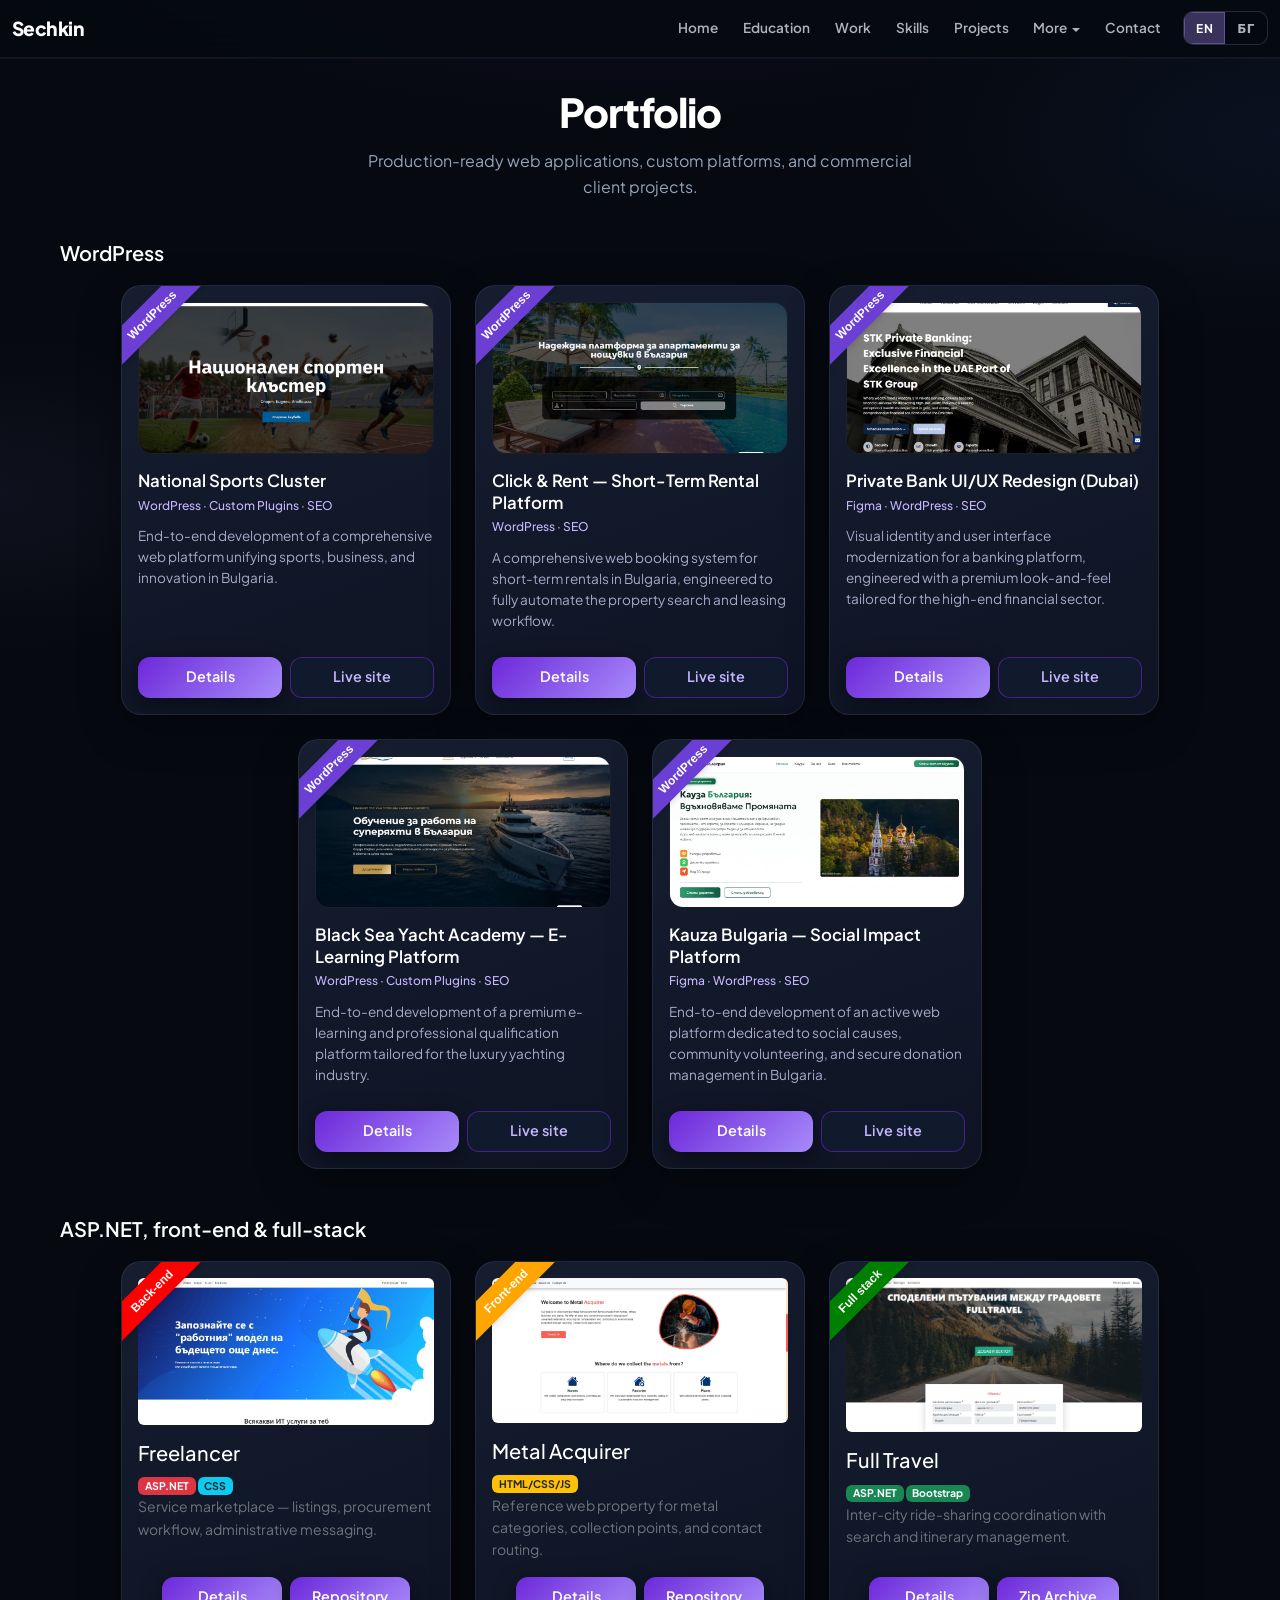
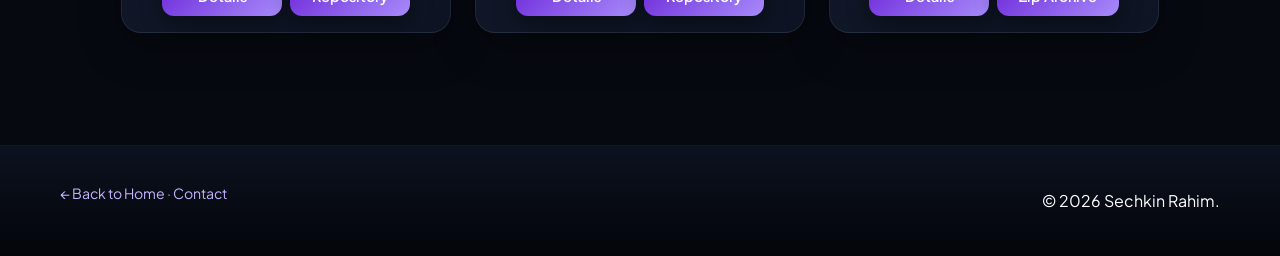
==== docs/projects.html @ 2c5692ef "Update portfolio" ====
<!DOCTYPE html>
<html lang="en">

<head>
    <meta charset="UTF-8">
    <meta name="viewport" content="width=device-width, initial-scale=1.0">
    <title>Portfolio | Sechkin Rahim</title>
    <link rel="icon" href="./source/Macbook Pro.png">
    <link href="https://cdn.jsdelivr.net/npm/bootstrap@5.0.2/dist/css/bootstrap.min.css" rel="stylesheet"
        integrity="sha384-EVSTQN3/azprG1Anm3QDgpJLIm9Nao0Yz1ztcQTwFspd3yD65VohhpuuCOmLASjC" crossorigin="anonymous">
    <link rel="stylesheet" href="https://cdnjs.cloudflare.com/ajax/libs/font-awesome/6.7.2/css/all.min.css"
        integrity="sha512-Evv84Mr4kqVGRNSgIGL/F/aIDqQb7xQ2vcrdIwxfjThSH8CSR7PBEakCr51Ck+w+/U6swU2Im1vVX0SVk9ABhg=="
        crossorigin="anonymous" referrerpolicy="no-referrer" />
    <link rel="stylesheet" href="https://cdn.jsdelivr.net/npm/bootstrap-icons@1.11.3/font/bootstrap-icons.min.css">
    <link href="https://cdn.jsdelivr.net/npm/aos@2.3.4/dist/aos.css" rel="stylesheet">
    <link rel="stylesheet" href="style.css">
    <meta property="og:title" content="Sechkin Rahim | Portfolio" />
    <meta property="og:description" content="Production WordPress delivery; ASP.NET and front-end engineering samples." />
    <meta property="og:type" content="website" />
</head>

<body data-i18n-title-key="meta.projectsTitle">
    <nav class="navbar navbar-expand-lg navbar-dark site-navbar fixed-top">
        <div class="container-fluid navbar-inner">
            <a class="navbar-brand" href="index.html#home" data-i18n="hero.name">Sechkin</a>
            <button class="navbar-toggler" type="button" data-bs-toggle="collapse"
                data-bs-target="#navbarSupportedContent" aria-controls="navbarSupportedContent" aria-expanded="false"
                data-i18n-aria-label="common.ariaNavToggle" aria-label="Toggle navigation">
                <span class="navbar-toggler-icon"></span>
            </button>
            <div class="collapse navbar-collapse" id="navbarSupportedContent">
                <ul class="navbar-nav ms-auto mb-2 mb-lg-0 align-items-lg-center gap-lg-1">
                    <li class="nav-item">
                        <a class="nav-link" href="index.html#home" data-i18n="nav.profile">Profile</a>
                    </li>
                    <li class="nav-item">
                        <a class="nav-link" href="index.html#education" data-i18n="nav.education">Education</a>
                    </li>
                    <li class="nav-item">
                        <a class="nav-link" href="index.html#experience" data-i18n="nav.experience">Experience</a>
                    </li>
                    <li class="nav-item">
                        <a class="nav-link" href="index.html#techStack" data-i18n="nav.skills">Skills</a>
                    </li>
                    <li class="nav-item">
                        <a class="nav-link" href="index.html#projects" data-i18n="nav.projects">Projects</a>
                    </li>
                    <li class="nav-item dropdown">
                        <a class="nav-link dropdown-toggle" href="#" id="navMoreDropdownProjects" role="button" data-bs-toggle="dropdown" aria-expanded="false" data-i18n="nav.more">More</a>
                        <ul class="dropdown-menu dropdown-menu-lg-end" aria-labelledby="navMoreDropdownProjects">
                            <li><a class="dropdown-item" href="index.html#extras" data-i18n="nav.certificates">Certificates</a></li>
                            <li><a class="dropdown-item active" href="projects.html" aria-current="page" data-i18n="nav.fullList">Portfolio</a></li>
                        </ul>
                    </li>
                    <li class="nav-item">
                        <a class="nav-link" href="index.html#contactMe" data-i18n="nav.contact">Contact</a>
                    </li>
                    <li class="nav-item d-flex align-items-center ms-lg-2 mt-2 mt-lg-0" role="presentation">
                        <div class="lang-switcher" role="group" data-i18n-aria-label="nav.langAria" aria-label="Language">
                            <button type="button" class="lang-switch-btn lang-switch-btn--active" data-lang="en" aria-pressed="true">EN</button>
                            <button type="button" class="lang-switch-btn" data-lang="bg" aria-pressed="false">БГ</button>
                        </div>
                    </li>
                </ul>
            </div>
        </div>
    </nav>

    <div class="loader"></div>

    <main class="container projects-page-main">
        <header class="projects-page-hero" data-aos="fade-down">
            <h1 data-i18n="projectsPage.heroTitle">Portfolio</h1>
            <p data-i18n="projectsPage.heroLead">Production-ready web applications, custom platforms, and commercial client projects.</p>
        </header>

        <h2 class="projects-subheading" data-i18n="projectsPage.wpHeading">WordPress</h2>
        <div class="d-flex flex-wrap gap-4 justify-content-center mb-5">
            <article id="wp-1" class="p-3 text-white project-card project-card--featured" data-aos="fade-up">
                <div class="ribbon-wrapper"><div class="ribbon" style="background-color: #6b3fd4;">WordPress</div></div>
                <div class="project-card__media project-card__media--cover d-flex justify-content-center"><img src="./source/nscbg.png" alt="National Sports Cluster preview" class="img-fluid rounded project-thumb" data-i18n-attr-alt="wp.wp1.altPreview"></div>
                <h3 class="project-card__title" data-i18n="wp.wp1.title">National Sports Cluster</h3>
                <p class="project-card__meta" data-i18n="wp.wp1.meta">WordPress · Custom Plugins · SEO</p>
                <p class="project-card__desc" data-i18n="wp.wp1.cardDesc">End-to-end development of a comprehensive web platform unifying sports, business, and innovation in Bulgaria.</p>
                <div class="project-card__actions"><button type="button" class="btn btn-primary btn-sm" data-bs-toggle="modal" data-bs-target="#wp1Modal" data-i18n="projects.details">Details</button><a href="https://nscbg.com/" target="_blank" class="btn btn-outline-accent btn-sm" rel="noopener" data-i18n="projects.live">Live site</a></div>
            </article>
            <article id="wp-2" class="p-3 text-white project-card project-card--featured" data-aos="fade-up" data-aos-delay="50">
                <div class="ribbon-wrapper"><div class="ribbon" style="background-color: #6b3fd4;">WordPress</div></div>
                <div class="project-card__media project-card__media--cover d-flex justify-content-center"><img src="./source/click-and-rent.png" alt="Click and Rent preview" class="img-fluid rounded project-thumb" data-i18n-attr-alt="wp.wp2.altPreview"></div>
                <h3 class="project-card__title" data-i18n="wp.wp2.title">Click &amp; Rent — Short-Term Rental Platform</h3>
                <p class="project-card__meta" data-i18n="wp.wp2.meta">WordPress · SEO</p>
                <p class="project-card__desc" data-i18n="wp.wp2.cardDesc">A comprehensive web booking system for short-term rentals in Bulgaria, engineered to fully automate the property search and leasing workflow.</p>
                <div class="project-card__actions"><button type="button" class="btn btn-primary btn-sm" data-bs-toggle="modal" data-bs-target="#wp2Modal" data-i18n="projects.details">Details</button><a href="https://clickandrent.bg/" target="_blank" class="btn btn-outline-accent btn-sm" rel="noopener" data-i18n="projects.live">Live site</a></div>
            </article>
            <article id="wp-5" class="p-3 text-white project-card project-card--featured" data-aos="fade-up" data-aos-delay="200">
                <div class="ribbon-wrapper"><div class="ribbon" style="background-color: #6b3fd4;">WordPress</div></div>
                <div class="project-card__media project-card__media--cover d-flex justify-content-center"><img src="./source/stk-private-banking.png" alt="STK Private Banking redesign preview" class="img-fluid rounded project-thumb"></div>
                <h3 class="project-card__title" data-i18n="wp.wp5.title">Private Bank UI/UX Redesign (Dubai)</h3>
                <p class="project-card__meta" data-i18n="wp.wp5.meta">Figma · WordPress · SEO</p>
                <p class="project-card__desc" data-i18n="wp.wp5.cardDesc">Visual identity and user interface modernization for a banking platform, engineered with a premium look-and-feel tailored for the high-end financial sector.</p>
                <div class="project-card__actions"><button type="button" class="btn btn-primary btn-sm" data-bs-toggle="modal" data-bs-target="#wp5Modal" data-i18n="projects.details">Details</button><a href="https://www.stkcif.com/" target="_blank" class="btn btn-outline-accent btn-sm" rel="noopener" data-i18n="projects.live">Live site</a></div>
            </article>
            <article id="wp-6" class="p-3 text-white project-card project-card--featured" data-aos="fade-up" data-aos-delay="250">
                <div class="ribbon-wrapper"><div class="ribbon" style="background-color: #6b3fd4;">WordPress</div></div>
                <div class="project-card__media project-card__media--cover d-flex justify-content-center"><img src="./source/black-sea-yacht-academy.png" alt="Black Sea Yacht Academy preview" class="img-fluid rounded project-thumb"></div>
                <h3 class="project-card__title" data-i18n="wp.wp6.title">Black Sea Yacht Academy — E-Learning Platform</h3>
                <p class="project-card__meta" data-i18n="wp.wp6.meta">WordPress · Custom Plugins · SEO</p>
                <p class="project-card__desc" data-i18n="wp.wp6.cardDesc">End-to-end development of a premium e-learning and professional qualification platform tailored for the luxury yachting industry.</p>
                <div class="project-card__actions"><button type="button" class="btn btn-primary btn-sm" data-bs-toggle="modal" data-bs-target="#wp6Modal" data-i18n="projects.details">Details</button><a href="https://blackseayachtacademy.com/" target="_blank" class="btn btn-outline-accent btn-sm" rel="noopener" data-i18n="projects.live">Live site</a></div>
            </article>
            <article id="wp-7" class="p-3 text-white project-card project-card--featured" data-aos="fade-up" data-aos-delay="300">
                <div class="ribbon-wrapper"><div class="ribbon" style="background-color: #6b3fd4;">WordPress</div></div>
                <div class="project-card__media project-card__media--cover d-flex justify-content-center"><img src="./source/kauza-bulgaria.png" alt="Kauza Bulgaria preview" class="img-fluid rounded project-thumb"></div>
                <h3 class="project-card__title" data-i18n="wp.wp7.title">Kauza Bulgaria — Social Impact Platform</h3>
                <p class="project-card__meta" data-i18n="wp.wp7.meta">Figma · WordPress · SEO</p>
                <p class="project-card__desc" data-i18n="wp.wp7.cardDesc">End-to-end development of an active web platform dedicated to social causes, community volunteering, and secure donation management in Bulgaria.</p>
                <div class="project-card__actions"><button type="button" class="btn btn-primary btn-sm" data-bs-toggle="modal" data-bs-target="#wp7Modal" data-i18n="projects.details">Details</button><a href="https://kauzabulgaria.bg/" target="_blank" class="btn btn-outline-accent btn-sm" rel="noopener" data-i18n="projects.live">Live site</a></div>
            </article>
        </div>

        <h2 class="projects-subheading" id="legacy-stack" data-i18n="projectsPage.legacyHeading">ASP.NET, front-end &amp; full-stack</h2>
        <div class="d-flex flex-wrap gap-4 justify-content-center pb-5">
            <div class="p-3 text-white project-card" data-aos="slide-up">
                <div class="ribbon-wrapper"><div class="ribbon" style="background-color: red;" data-i18n="projectsPage.ribbonBe">Back-end</div></div>
                <div class="d-flex justify-content-center"><img decoding="async" src="./source/Freelancer.jpg" alt="Freelancer project preview" class="img-fluid rounded project-thumb"></div>
                <h3 class="mt-3 h5">Freelancer</h3>
                <p class="text-secondary small"><span class="badge bg-danger">ASP.NET</span> <span class="badge bg-info text-dark">CSS</span><br><span data-i18n="projectsPage.freelancerDesc">Service marketplace — listings, procurement workflow, administrative messaging.</span></p>
                <div class="d-flex justify-content-center gap-2 flex-wrap">
                    <button type="button" class="btn btn-primary project-btn" data-bs-toggle="modal" data-bs-target="#freelancerModal" data-i18n="projects.details">Details</button>
                    <a href="https://github.com/s3chkin/Freelancer" target="_blank" rel="noopener" class="btn btn-primary project-btn" data-i18n="projectsPage.code">Repository</a>
                </div>
            </div>
            <div class="p-3 text-white project-card" data-aos="slide-up" data-aos-delay="100">
                <div class="ribbon-wrapper"><div class="ribbon" style="background-color: orange;" data-i18n="projectsPage.ribbonFe">Front-end</div></div>
                <div class="d-flex justify-content-center"><img decoding="async" src="./source/Metal Acquirer.jpg" alt="Metal Acquirer preview" class="img-fluid rounded project-thumb"></div>
                <h3 class="mt-3 h5">Metal Acquirer</h3>
                <p class="text-secondary small"><span class="badge bg-warning text-dark">HTML/CSS/JS</span><br><span data-i18n="projectsPage.metalDesc">Reference web property for metal categories, collection points, and contact routing.</span></p>
                <div class="d-flex justify-content-center gap-2 flex-wrap">
                    <button type="button" class="btn btn-primary project-btn" data-bs-toggle="modal" data-bs-target="#MetalAcquirerModal" data-i18n="projects.details">Details</button>
                    <a href="https://github.com/s3chkin/Metal-Acquirer" target="_blank" rel="noopener" class="btn btn-primary project-btn" data-i18n="projectsPage.code">Repository</a>
                </div>
            </div>
            <div class="p-3 text-white project-card" data-aos="slide-up" data-aos-delay="200">
                <div class="ribbon-wrapper"><div class="ribbon" style="background-color: green;" data-i18n="projectsPage.ribbonFs">Full stack</div></div>
                <div class="d-flex justify-content-center"><img decoding="async" src="./source/FullTravel.jpg" alt="Full Travel preview" class="img-fluid rounded project-thumb"></div>
                <h3 class="mt-3 h5">Full Travel</h3>
                <p class="text-secondary small"><span class="badge bg-success">ASP.NET</span> <span class="badge bg-success">Bootstrap</span><br><span data-i18n="projectsPage.travelDesc">Inter-city ride-sharing coordination with search and itinerary management.</span></p>
                <div class="d-flex justify-content-center gap-2 flex-wrap">
                    <button type="button" class="btn btn-primary project-btn" data-bs-toggle="modal" data-bs-target="#FullTravelModal" data-i18n="projects.details">Details</button>
                    <a href="https://drive.google.com/file/d/1NIQzYzrLGFOeDE9ImXvO4huSTOwsueif/view?usp=sharing" target="_blank" rel="noopener" class="btn btn-primary project-btn" data-i18n="projectsPage.archive">Zip Archive</a>
                </div>
            </div>
        </div>
    </main>

    <div class="modal fade" id="freelancerModal" data-bs-backdrop="static" data-bs-keyboard="false" tabindex="-1" aria-labelledby="freelancerModalTitle" aria-hidden="true">
        <div class="modal-dialog modal-dialog-centered">
            <div class="modal-content">
                <div class="modal-header">
                    <h5 class="modal-title" id="freelancerModalTitle">Freelancer</h5>
                    <button type="button" class="btn-close" data-bs-dismiss="modal" data-i18n-aria-label="common.ariaClose" aria-label="Close"></button>
                </div>
                <div class="modal-body">
                    <div class="d-flex justify-content-center mb-3">
                        <img decoding="async" src="./source/Freelancer.jpg" alt="Freelancer" class="img-fluid rounded w-100">
                    </div>
                    <p data-i18n="projectsPage.freelancerBody">Web platform for service discovery and fulfilment: classified listings, request handling, administrative correspondence. Vendors monitor buyer milestones against published milestones; purchasers configure optional line items via comparative pricing matrices.</p>
                </div>
                <div class="modal-footer">
                    <button type="button" class="btn btn-secondary" data-bs-dismiss="modal" data-i18n="projectsPage.modalClose">Dismiss</button>
                    <a href="https://github.com/s3chkin/Freelancer" target="_blank" rel="noopener" class="btn btn-primary" data-i18n="projectsPage.viewCode">Source code</a>
                </div>
            </div>
        </div>
    </div>

    <div class="modal fade" id="FullTravelModal" data-bs-backdrop="static" data-bs-keyboard="false" tabindex="-1" aria-labelledby="fullTravelModalTitle" aria-hidden="true">
        <div class="modal-dialog modal-dialog-centered">
            <div class="modal-content">
                <div class="modal-header">
                    <h5 class="modal-title" id="fullTravelModalTitle">Full Travel</h5>
                    <button type="button" class="btn-close" data-bs-dismiss="modal" data-i18n-aria-label="common.ariaClose" aria-label="Close"></button>
                </div>
                <div class="modal-body">
                    <div class="d-flex justify-content-center mb-3">
                        <img decoding="async" src="./source/FullTravel.jpg" alt="Full Travel" class="img-fluid rounded w-100">
                    </div>
                    <p data-i18n="projectsPage.fullTravelBody">Passenger–driver matching for scheduled inter-city travel. Search, reservation, and logistics modules emphasising cost efficiency and emissions reduction.</p>
                </div>
                <div class="modal-footer">
                    <button type="button" class="btn btn-secondary" data-bs-dismiss="modal" data-i18n="projectsPage.modalClose">Dismiss</button>
                    <a href="https://drive.google.com/file/d/1NIQzYzrLGFOeDE9ImXvO4huSTOwsueif/view?usp=sharing" target="_blank" rel="noopener" class="btn btn-primary" data-i18n="projectsPage.viewZip">Download archive</a>
                </div>
            </div>
        </div>
    </div>

    <div class="modal fade" id="MetalAcquirerModal" data-bs-backdrop="static" data-bs-keyboard="false" tabindex="-1" aria-labelledby="metalAcquirerModalTitle" aria-hidden="true">
        <div class="modal-dialog modal-dialog-centered">
            <div class="modal-content">
                <div class="modal-header">
                    <h5 class="modal-title" id="metalAcquirerModalTitle">Metal Acquirer</h5>
                    <button type="button" class="btn-close" data-bs-dismiss="modal" data-i18n-aria-label="common.ariaClose" aria-label="Close"></button>
                </div>
                <div class="modal-body">
                    <div class="d-flex justify-content-center mb-3">
                        <img decoding="async" src="./source/Metal Acquirer.jpg" alt="Metal Acquirer" class="img-fluid rounded w-100">
                    </div>
                    <p data-i18n="projectsPage.metalBody">Information architecture for material taxonomy, geographic acquisition points, and stakeholder contact data; emphasis on legibility and rapid scanning.</p>
                </div>
                <div class="modal-footer">
                    <button type="button" class="btn btn-secondary" data-bs-dismiss="modal" data-i18n="projectsPage.modalClose">Dismiss</button>
                    <a href="https://s3chkin.github.io/Metal-Acquirer/" target="_blank" rel="noopener" class="btn btn-warning" data-i18n="projectsPage.liveDemo">Live demonstration</a>
                    <a href="https://github.com/s3chkin/Metal-Acquirer" target="_blank" rel="noopener" class="btn btn-primary" data-i18n="projectsPage.code">Repository</a>
                </div>
            </div>
        </div>
    </div>

    <div class="modal fade" id="wp5Modal" data-bs-backdrop="static" data-bs-keyboard="false" tabindex="-1" aria-labelledby="wp5ModalTitle" aria-hidden="true">
        <div class="modal-dialog modal-dialog-centered">
            <div class="modal-content">
                <div class="modal-header">
                    <h5 class="modal-title" id="wp5ModalTitle" data-i18n="wp.wp5.title">Private Bank UI/UX Redesign (Dubai)</h5>
                    <button type="button" class="btn-close" data-bs-dismiss="modal" data-i18n-aria-label="common.ariaClose" aria-label="Close"></button>
                </div>
                <div class="modal-body">
                    <div class="d-flex justify-content-center mb-3">
                        <img decoding="async" src="./source/stk-private-banking.png" alt="STK Private Banking redesign project" class="img-fluid rounded w-100" data-i18n-attr-alt="wp.wp5.altProject">
                    </div>
                    <p data-i18n="wp.wp5.modalDesc">Comprehensive modernization of the visual identity and user interface for a prominent banking platform. The project encompasses advanced UI/UX restructuring, interactive Figma prototyping, and layout optimization to deliver a high-end, contemporary digital experience tailored for the premium financial sector.</p>
                    <p class="mb-0" data-i18n-html="wp.wp5.techLine"><strong>Technologies:</strong> Figma · WordPress · SEO</p>
                </div>
                <div class="modal-footer">
                    <button type="button" class="btn btn-secondary" data-bs-dismiss="modal" data-i18n="projectsPage.modalClose">Dismiss</button>
                    <a href="https://www.stkcif.com/" target="_blank" rel="noopener" class="btn btn-primary" data-i18n="projects.live">Live site</a>
                </div>
            </div>
        </div>
    </div>

    <div class="modal fade" id="wp6Modal" data-bs-backdrop="static" data-bs-keyboard="false" tabindex="-1" aria-labelledby="wp6ModalTitle" aria-hidden="true">
        <div class="modal-dialog modal-dialog-centered">
            <div class="modal-content">
                <div class="modal-header">
                    <h5 class="modal-title" id="wp6ModalTitle" data-i18n="wp.wp6.title">Black Sea Yacht Academy — E-Learning Platform</h5>
                    <button type="button" class="btn-close" data-bs-dismiss="modal" data-i18n-aria-label="common.ariaClose" aria-label="Close"></button>
                </div>
                <div class="modal-body">
                    <div class="d-flex justify-content-center mb-3">
                        <img decoding="async" src="./source/black-sea-yacht-academy.png" alt="Black Sea Yacht Academy project" class="img-fluid rounded w-100" data-i18n-attr-alt="wp.wp6.altProject">
                    </div>
                    <p data-i18n="wp.wp6.modalDesc">End-to-end development of a premium e-learning and professional qualification platform tailored for the luxury yachting industry. The project focuses on high-end presentation of specialized maritime courses and streamlining the student journey toward international career placement.</p>
                    <p class="mb-0" data-i18n-html="wp.wp6.techLine"><strong>Technologies:</strong> WordPress · Custom Plugins · SEO</p>
                </div>
                <div class="modal-footer">
                    <button type="button" class="btn btn-secondary" data-bs-dismiss="modal" data-i18n="projectsPage.modalClose">Dismiss</button>
                    <a href="https://blackseayachtacademy.com/" target="_blank" rel="noopener" class="btn btn-primary" data-i18n="projects.live">Live site</a>
                </div>
            </div>
        </div>
    </div>

    <div class="modal fade" id="wp7Modal" data-bs-backdrop="static" data-bs-keyboard="false" tabindex="-1" aria-labelledby="wp7ModalTitle" aria-hidden="true">
        <div class="modal-dialog modal-dialog-centered">
            <div class="modal-content">
                <div class="modal-header">
                    <h5 class="modal-title" id="wp7ModalTitle" data-i18n="wp.wp7.title">Kauza Bulgaria — Social Impact Platform</h5>
                    <button type="button" class="btn-close" data-bs-dismiss="modal" data-i18n-aria-label="common.ariaClose" aria-label="Close"></button>
                </div>
                <div class="modal-body">
                    <div class="d-flex justify-content-center mb-3">
                        <img decoding="async" src="./source/kauza-bulgaria.png" alt="Kauza Bulgaria project" class="img-fluid rounded w-100" data-i18n-attr-alt="wp.wp7.altProject">
                    </div>
                    <p data-i18n="wp.wp7.modalDesc">End-to-end development of an active web platform dedicated to social causes and volunteering in Bulgaria. Engineered to foster community engagement, the system streamlines the contribution ecosystem, making it seamless for users to donate securely and participate in charitable initiatives.</p>
                    <p class="mb-0" data-i18n-html="wp.wp7.techLine"><strong>Technologies:</strong> Figma · WordPress · SEO</p>
                </div>
                <div class="modal-footer">
                    <button type="button" class="btn btn-secondary" data-bs-dismiss="modal" data-i18n="projectsPage.modalClose">Dismiss</button>
                    <a href="https://kauzabulgaria.bg/" target="_blank" rel="noopener" class="btn btn-primary" data-i18n="projects.live">Live site</a>
                </div>
            </div>
        </div>
    </div>

    <div class="modal fade" id="wp1Modal" data-bs-backdrop="static" data-bs-keyboard="false" tabindex="-1" aria-labelledby="wp1ModalTitle" aria-hidden="true">
        <div class="modal-dialog modal-dialog-centered">
            <div class="modal-content">
                <div class="modal-header">
                    <h5 class="modal-title" id="wp1ModalTitle" data-i18n="wp.wp1.title">National Sports Cluster</h5>
                    <button type="button" class="btn-close" data-bs-dismiss="modal" data-i18n-aria-label="common.ariaClose" aria-label="Close"></button>
                </div>
                <div class="modal-body">
                    <div class="d-flex justify-content-center mb-3">
                        <img decoding="async" src="./source/nscbg.png" alt="National Sports Cluster project" class="img-fluid rounded w-100" data-i18n-attr-alt="wp.wp1.altProject">
                    </div>
                    <p data-i18n="wp.wp1.modalDesc">End-to-end development of a comprehensive web platform for an organization unifying sports, business, and innovation in Bulgaria. The project focuses on a high-profile professional presentation of the cluster's activities, streamlined digital infrastructure, and facilitating seamless connectivity between sports clubs and public institutions.</p>
                    <p class="mb-0" data-i18n-html="wp.wp1.techLine"><strong>Technologies:</strong> WordPress · Custom Plugins · SEO</p>
                </div>
                <div class="modal-footer">
                    <button type="button" class="btn btn-secondary" data-bs-dismiss="modal" data-i18n="projectsPage.modalClose">Dismiss</button>
                    <a href="https://nscbg.com/" target="_blank" rel="noopener" class="btn btn-primary" data-i18n="projects.live">Live site</a>
                </div>
            </div>
        </div>
    </div>

    <div class="modal fade" id="wp2Modal" data-bs-backdrop="static" data-bs-keyboard="false" tabindex="-1" aria-labelledby="wp2ModalTitle" aria-hidden="true">
        <div class="modal-dialog modal-dialog-centered">
            <div class="modal-content">
                <div class="modal-header">
                    <h5 class="modal-title" id="wp2ModalTitle" data-i18n="wp.wp2.title">Click &amp; Rent — Short-Term Rental Platform</h5>
                    <button type="button" class="btn-close" data-bs-dismiss="modal" data-i18n-aria-label="common.ariaClose" aria-label="Close"></button>
                </div>
                <div class="modal-body">
                    <div class="d-flex justify-content-center mb-3">
                        <img decoding="async" src="./source/click-and-rent.png" alt="Click and Rent project" class="img-fluid rounded w-100" data-i18n-attr-alt="wp.wp2.altProject">
                    </div>
                    <p data-i18n="wp.wp2.modalDesc">Comprehensive web booking ecosystem for short-term apartment rentals in Bulgaria. The project focuses on full automation of the property search and leasing workflow, delivering an intuitive, high-performance dual-interface tailored for both tenants and property hosts.</p>
                    <p class="mb-0" data-i18n-html="wp.wp2.techLine"><strong>Technologies:</strong> WordPress · SEO</p>
                </div>
                <div class="modal-footer">
                    <button type="button" class="btn btn-secondary" data-bs-dismiss="modal" data-i18n="projectsPage.modalClose">Dismiss</button>
                    <a href="https://clickandrent.bg/" target="_blank" rel="noopener" class="btn btn-primary" data-i18n="projects.live">Live site</a>
                </div>
            </div>
        </div>
    </div>

    <footer class="site-footer text-white text-center p-3">
        <div class="container">
            <div class="d-flex flex-column flex-md-row justify-content-between align-items-center py-2">
                <div class="mb-2 mb-md-0 footer-extra-links">
                    <p><a href="index.html#home" data-i18n="projectsPage.footerBack">← Back to Home</a> · <a href="index.html#contactMe" data-i18n="footer.contact">Contact</a></p>
                </div>
                <div class="mb-2 mb-md-0">
                    <p class="mb-0" data-i18n="footer.copyright">&copy; 2026 Sechkin Rahim.</p>
                </div>
            </div>
        </div>
    </footer>

    <script src="https://cdn.jsdelivr.net/npm/bootstrap@5.0.2/dist/js/bootstrap.bundle.min.js"
        integrity="sha384-MrcW6ZMFYlzcLA8Nl+NtUVF0sA7MsXsP1UyJoMp4YLEuNSfAP+JcXn/tWtIaxVXM"
        crossorigin="anonymous"></script>
    <script src="./i18n.js"></script>
    <script src="https://cdn.jsdelivr.net/npm/aos@2.3.4/dist/aos.js"></script>
    <script src="./app.js"></script>
</body>

</html>
---- docs/style.css ----
@import url("https://fonts.googleapis.com/css2?family=Plus+Jakarta+Sans:ital,wght@0,400;0,500;0,600;0,700;0,800;1,500&display=swap");

:root {
  --color-bg: #060910;
  --color-surface: #0e1424;
  --color-card: #121a2e;
  --color-elevated: #1a2438;
  --color-accent: #a78bfa;
  --color-accent-soft: #c4b5fd;
  --color-accent-mid: #6d28d9;
  --color-text: #f1f5f9;
  --color-text-muted: #94a3b8;
  --color-border: rgba(148, 163, 184, 0.14);
  --color-border-glow: rgba(167, 139, 250, 0.35);
  --shadow-glow: 0 0 0 1px rgba(167, 139, 250, 0.1), 0 12px 40px rgba(0, 0, 0, 0.35);
  --shadow-glow-hover: 0 0 0 1px rgba(167, 139, 250, 0.2), 0 20px 50px rgba(109, 40, 217, 0.2);
  --radius-card: 20px;
  --radius-sm: 14px;
  --nav-h: 64px;
  --ease-smooth: cubic-bezier(0.22, 1, 0.36, 1);
}

*,
*::before,
*::after {
  box-sizing: border-box;
  margin: 0;
  padding: 0;
}

html {
  scroll-behavior: smooth;
}

body {
  font-family: "Plus Jakarta Sans", system-ui, -apple-system, BlinkMacSystemFont, "Segoe UI", sans-serif;
  background-color: var(--color-bg);
  color: var(--color-text);
  -webkit-font-smoothing: antialiased;
  text-rendering: optimizeLegibility;
  line-height: 1.6;
  background-image: radial-gradient(ellipse 100% 70% at 50% -25%, rgba(109, 40, 217, 0.2), transparent 55%),
    radial-gradient(ellipse 60% 45% at 100% 15%, rgba(59, 130, 246, 0.07), transparent 50%),
    radial-gradient(ellipse 45% 35% at 0% 55%, rgba(167, 139, 250, 0.06), transparent 50%);
  background-attachment: fixed;
}

::-webkit-scrollbar {
  width: 10px;
}

::-webkit-scrollbar-track {
  background: rgba(15, 23, 42, 0.6);
  border-radius: 10px;
}

::-webkit-scrollbar-thumb {
  background: linear-gradient(180deg, var(--color-accent-mid), var(--color-accent));
  border-radius: 10px;
  border: 2px solid rgba(6, 9, 16, 0.4);
}

::-webkit-scrollbar-thumb:hover {
  background: var(--color-accent);
}

.scrollbar-container {
  scrollbar-width: thin;
  scrollbar-color: var(--color-accent-mid) var(--color-bg);
}

.bg-page1 {
  position: relative;
  isolation: isolate;
  background-image: url("./source/herobg.png");
  min-height: 100vh;
  min-height: 100dvh;
  background-position: center;
  background-repeat: no-repeat;
  background-size: cover;
  display: grid;
  justify-items: center;
  align-items: center;
  align-content: center;
}

.bg-page1::before {
  content: "";
  position: absolute;
  inset: 0;
  z-index: 0;
  background: linear-gradient(
    118deg,
    rgba(6, 9, 16, 0.94) 0%,
    rgba(6, 9, 16, 0.65) 38%,
    rgba(6, 9, 16, 0.28) 72%,
    rgba(6, 9, 16, 0.5) 100%
  );
  pointer-events: none;
}

.bg-page1 > .container {
  position: relative;
  z-index: 1;
}

/*--- typewriter ---*/
#typewriter {
  font-weight: bold;
  color: #ffffff;
  text-shadow: 0 0 8px rgba(0, 0, 0, 0.45);
  border-right: 0.15em solid #c9782a;
  padding-right: 5px;
  animation: typing 3.5s steps(20, end), blink-caret 0.5s step-end infinite;
}

@keyframes typing {
  from {
    width: 0;
  }
  to {
    width: 100%;
  }
}

@keyframes blink-caret {
  from,
  to {
    border-color: transparent;
  }
  50% {
    border-color: #c9782a;
  }
}

@keyframes glow {
  0% {
    box-shadow: 0 0 12px rgba(142, 94, 250, 0.35);
  }
  50% {
    box-shadow: 0 0 28px rgba(142, 94, 250, 0.45);
  }
  100% {
    box-shadow: 0 0 12px rgba(142, 94, 250, 0.35);
  }
}

.hero-about-me-text {
  max-width: 24rem;
}

@media (min-width: 768px) {
  .hero-about-me-text {
    max-width: 36rem;
  }
}

.hero-title-name {
  color: var(--color-accent);
}

.hero-typewriter {
  color: var(--color-accent-soft);
}

.hero-cv-btn {
  width: auto;
  min-width: 10rem;
  padding-left: 1.35rem;
  padding-right: 1.35rem;
}

.hero-illustration {
  max-width: 100%;
}

.gradient-image-container img {
  animation: glow 1.5s ease-in-out infinite;
}

.container {
  max-width: 1200px;
  margin: 0 auto;
  padding: 0 20px;
  box-sizing: border-box;
}

.main-content {
  margin-top: calc(var(--nav-h) + 12px);
}

.site-main {
  position: relative;
}

.site-navbar {
  background: rgba(6, 9, 16, 0.78) !important;
  backdrop-filter: blur(16px) saturate(1.2);
  -webkit-backdrop-filter: blur(16px) saturate(1.2);
  border-bottom: 1px solid rgba(148, 163, 184, 0.1);
  padding-top: 0.5rem;
  padding-bottom: 0.5rem;
  box-shadow: 0 1px 0 rgba(255, 255, 255, 0.04);
}

.site-navbar .navbar-brand {
  color: #fff !important;
  font-weight: 800;
  font-size: 1.2rem;
  letter-spacing: -0.03em;
}

.site-navbar .nav-link {
  color: rgba(241, 245, 249, 0.72) !important;
  font-weight: 600;
  font-size: 0.8125rem;
  padding: 0.4rem 0.55rem !important;
  border-radius: 10px;
  transition: color 0.2s var(--ease-smooth), background 0.2s var(--ease-smooth), transform 0.2s var(--ease-smooth);
}

@media (min-width: 992px) {
  .site-navbar .nav-link {
    padding: 0.4rem 0.65rem !important;
    font-size: 0.85rem;
  }
}

.site-navbar .nav-link:hover,
.site-navbar .nav-link:focus {
  color: #fff !important;
  background: rgba(167, 139, 250, 0.12);
}

.site-navbar .navbar-toggler {
  border-color: rgba(255, 255, 255, 0.25);
}

.navbar-inner {
  max-width: 1400px;
}

.loader {
  position: fixed;
  top: 0;
  left: 0;
  width: 100vw;
  height: 100vh;
  display: flex;
  justify-content: center;
  align-items: center;
  background-color: var(--color-bg);
  transition: opacity 0.45s ease, visibility 0.45s ease;
  z-index: 2000;
}

.loader-hidden {
  opacity: 0;
  visibility: hidden;
  pointer-events: none;
}

.loader::after {
  content: "";
  width: 56px;
  height: 56px;
  border: 4px solid rgba(255, 255, 255, 0.12);
  border-top-color: var(--color-accent);
  border-radius: 50%;
  animation: loading 0.7s linear infinite;
}

@keyframes loading {
  from {
    transform: rotate(0turn);
  }
  to {
    transform: rotate(1turn);
  }
}

.card {
  background-color: var(--color-elevated);
  padding: 20px;
  margin: 20px;
  width: 300px;
  height: 350px;
  transition: all 0.3s ease-in-out;
  border-radius: var(--radius-sm);
  border: 1px solid var(--color-border);
  box-shadow: var(--shadow-glow);
}

/* Education timeline — mobile: vertical */
.education-timeline {
  position: relative;
  display: block;
  list-style: none;
  padding: 0;
  margin: 0;
  width: 100%;
}

.education-timeline::before {
  content: "";
  position: absolute;
  top: 0;
  bottom: 0;
  left: 0;
  width: 2px;
  height: 95%;
  background: linear-gradient(180deg, rgba(167, 139, 250, 0.5), rgba(148, 163, 184, 0.2));
  border-radius: 2px;
}

.education-timeline li {
  position: relative;
  display: block;
  padding-left: 30px;
  margin-bottom: 1.25rem;
}

.education-timeline li:last-child {
  margin-bottom: 0;
}

.education-timeline li::before {
  content: "";
  position: absolute;
  top: 8px;
  left: -8px;
  width: 18px;
  height: 18px;
  background-color: var(--color-accent-mid);
  border: 3px solid #ffffff;
  border-radius: 50%;
  z-index: 1;
}

.education-timeline li .title {
  width: 180px;
  max-width: 100%;
  padding: 6px 20px;
  background: linear-gradient(135deg, var(--color-accent-mid), var(--color-accent));
  color: #fff;
  font-weight: 500;
  border-radius: 12px 12px 12px 4px;
  text-align: center;
}

.education-timeline li .details {
  background: linear-gradient(165deg, rgba(26, 36, 56, 0.95), rgba(18, 26, 46, 0.98));
  margin-top: 8px;
  padding: 20px;
  border-radius: var(--radius-sm);
  border: 1px solid rgba(148, 163, 184, 0.1);
  box-shadow: 0 8px 32px rgba(0, 0, 0, 0.25);
}

.education-timeline li .details h5,
.education-timeline li .details p {
  margin-bottom: 0;
}

.education-timeline li .details small {
  display: block;
  font-weight: 500;
  font-size: 14px;
  margin-top: 5px;
  margin-bottom: 10px;
}

/* Education timeline — tablet/desktop: horizontal row (legacy layouts only) */
@media (min-width: 768px) {
  .education-timeline:not(.education-timeline--stacked) {
    display: flex;
    flex-direction: row;
    align-items: stretch;
    justify-content: space-between;
    gap: 1rem;
    padding-top: 0;
  }

  .education-timeline:not(.education-timeline--stacked)::before {
    top: 19px;
    bottom: auto;
    left: 6%;
    right: 6%;
    width: auto;
    height: 2px;
    margin: 0;
    background: linear-gradient(
      90deg,
      rgba(167, 139, 250, 0),
      rgba(167, 139, 250, 0.45) 15%,
      rgba(148, 163, 184, 0.35) 50%,
      rgba(167, 139, 250, 0.45) 85%,
      rgba(167, 139, 250, 0)
    );
    border-radius: 2px;
  }

  .education-timeline:not(.education-timeline--stacked) li {
    flex: 1 1 0;
    min-width: 0;
    padding-left: 0;
    margin-bottom: 0;
    padding-top: 44px;
    display: flex;
    flex-direction: column;
    align-items: center;
    text-align: center;
  }

  .education-timeline:not(.education-timeline--stacked) li::before {
    top: 10px;
    left: 50%;
    right: auto;
    transform: translateX(-50%);
  }

  .education-timeline:not(.education-timeline--stacked) li .title {
    width: auto;
    min-width: 0;
    max-width: 100%;
    padding: 6px 14px;
    border-radius: 12px;
  }

  .education-timeline:not(.education-timeline--stacked) li .details {
    margin-top: 10px;
    width: 100%;
    flex: 1 1 auto;
    text-align: left;
    padding: 16px 18px;
  }

  /* Stacked CV-style timeline: stays vertical on all widths */
  .education-timeline--stacked {
    max-width: 38rem;
    margin-left: auto;
    margin-right: auto;
  }

  .education-timeline--stacked li {
    margin-bottom: 1.5rem;
  }

  .education-timeline--stacked li .details {
    background: rgba(18, 26, 46, 0.65);
    border: 1px solid rgba(148, 163, 184, 0.08);
    box-shadow: none;
  }
}

.progress {
  height: 10px;
  border-radius: 5px;
  background-color: rgba(255, 255, 255, 0.08);
}

.skills {
  padding-top: 25px;
  width: 550px;
}

.progress-bar {
  background: linear-gradient(90deg, var(--color-accent-mid), var(--color-accent));
}

.skill-hint {
  color: var(--color-text-muted);
  font-size: 0.85rem;
  margin-bottom: 1.25rem;
  max-width: 42rem;
}

.techStackIconsBody {
  width: 80px;
  height: 80px;
  background: linear-gradient(145deg, rgba(30, 40, 58, 0.95), rgba(18, 26, 42, 0.98));
  border-radius: 16px;
  display: flex;
  justify-content: center;
  align-items: center;
  transition: transform 0.25s var(--ease-smooth), border-color 0.25s ease, box-shadow 0.25s ease;
  border: 1px solid rgba(148, 163, 184, 0.12);
  box-shadow: 0 6px 24px rgba(0, 0, 0, 0.25);
}

.techStackIconsBody:hover {
  transform: translateY(-3px);
  box-shadow: var(--shadow-glow-hover);
  border-color: rgba(167, 139, 250, 0.45);
}

.techStackIconsBody img {
  transition: transform 0.25s ease;
}

.tech-stack-img {
  width: 55px;
  height: auto;
}

.techStackIconsBody:hover img {
  transform: scale(1.08);
}

.btn-primary {
  padding: 0.55rem 1.35rem;
  border-radius: 12px;
  font-size: 0.9rem;
  font-weight: 600;
  width: auto;
  min-width: 7.5rem;
  background: linear-gradient(135deg, var(--color-accent-mid), var(--color-accent));
  color: #ffffff;
  border: none;
  box-shadow: 0 6px 22px rgba(0, 0, 0, 0.45);
  transition: transform 0.2s var(--ease-smooth), box-shadow 0.2s var(--ease-smooth), filter 0.2s ease;
  background-clip: padding-box;
}

.btn-primary:hover {
  filter: brightness(1.06);
  transform: translateY(-1px);
  box-shadow: 0 10px 28px rgba(0, 0, 0, 0.5);
}

.btn-primary:focus {
  box-shadow: 0 0 0 3px rgba(167, 139, 250, 0.35), 0 6px 22px rgba(0, 0, 0, 0.45);
}

.btn.btn-primary {
  border: none !important;
}

.btn.btn-outline-accent {
  box-shadow: none !important;
}

.project-card {
  background: linear-gradient(160deg, rgba(22, 30, 48, 0.98), rgba(14, 20, 36, 0.99));
  border-radius: var(--radius-card);
  width: 100%;
  max-width: 330px;
  min-height: 500px;
  display: flex;
  flex-direction: column;
  position: relative;
  border: 1px solid rgba(148, 163, 184, 0.12);
  box-shadow: 0 14px 44px rgba(0, 0, 0, 0.3);
  transition: transform 0.25s var(--ease-smooth), box-shadow 0.25s ease, border-color 0.25s ease;
}

.project-card:hover {
  transform: translateY(-4px);
  box-shadow: var(--shadow-glow-hover);
  border-color: rgba(167, 139, 250, 0.35);
}

.project-thumb {
  width: 100%;
  max-width: 300px;
}

.education-block {
  color: white;
  margin-top: 15px;
  margin-bottom: 25px;
}

.fg-theme {
  color: var(--color-accent-soft) !important;
}

.languages-block {
  margin-top: 0.5rem;
}

.languages-list {
  list-style: none;
  display: flex;
  flex-wrap: wrap;
  gap: 0.75rem 1.25rem;
  justify-content: center;
  align-items: center;
  color: var(--color-text-muted);
  font-weight: 600;
  padding: 0;
  margin: 0;
}

.languages-list li {
  margin: 0;
}

.lang-bg {
  color: #fff;
}
.lang-bg span:nth-child(1) {
  color: #fff;
}
.lang-bg span:nth-child(2) {
  color: #22c55e;
}
.lang-bg span:nth-child(3) {
  color: #ef4444;
}

.lang-note {
  width: 100%;
  text-align: center;
  font-size: 0.75rem;
  font-weight: 400;
  color: var(--color-text-muted);
  margin-top: 0.35rem;
}

.page-hero {
  margin-top: 40px;
}

.contact {
  padding: 2.5rem 0 2rem;
}

.contact-aside {
  padding: 1.5rem 1.35rem;
  border-radius: var(--radius-card);
  background: linear-gradient(165deg, rgba(22, 30, 48, 0.6), rgba(14, 20, 36, 0.5));
  border: 1px solid rgba(148, 163, 184, 0.1);
  box-shadow: 0 12px 40px rgba(0, 0, 0, 0.2);
}

@media (min-width: 768px) {
  .contact-aside {
    padding: 1.75rem 1.5rem;
  }
}

.contact-form-panel {
  padding: 1.5rem 1.35rem;
  border-radius: var(--radius-card);
  background: linear-gradient(165deg, rgba(18, 26, 42, 0.45), rgba(10, 14, 24, 0.35));
  border: 1px solid rgba(148, 163, 184, 0.1);
}

@media (min-width: 768px) {
  #contactMe .row.d-flex.justify-content-between {
    column-gap: 1.25rem;
    row-gap: 1rem;
  }

  #contactMe .contact-aside.col-md-5 {
    flex: 0 0 calc(41.666667% - 0.625rem);
    max-width: calc(41.666667% - 0.625rem);
  }

  #contactMe .contact-form-panel.col-md-7 {
    flex: 0 0 calc(58.333333% - 0.625rem);
    max-width: calc(58.333333% - 0.625rem);
  }

  .contact-form-panel {
    padding: 1.75rem 1.65rem;
  }
}

.contact .heading h2 {
  font-size: 2rem;
  font-weight: bold;
  margin: 0;
  padding: 0;
}

.contact .heading h2 span {
  color: #fd5e53;
  font-weight: bold;
}

.contact .heading p {
  font-size: 15px;
  font-weight: 400;
  line-height: 1.7;
  color: #999999;
  margin: 20px 0 60px;
  padding: 0;
}

.contact .form-control {
  padding: 0.95rem 1.1rem;
  font-size: 0.9rem;
  margin-bottom: 0.65rem;
  border: 1px solid rgba(148, 163, 184, 0.14);
  border-radius: 12px;
  background: rgba(6, 9, 16, 0.55);
  color: var(--color-text);
  transition: border-color 0.2s ease, box-shadow 0.2s ease;
}

.contact .form-control::placeholder {
  color: rgba(148, 163, 184, 0.65);
}

.contact .form-control:focus {
  border-color: rgba(167, 139, 250, 0.55);
  box-shadow: 0 0 0 3px rgba(167, 139, 250, 0.2);
  background: rgba(6, 9, 16, 0.75);
  color: #fff;
}

.contact button.btn {
  padding: 0.75rem 1.25rem;
  border-radius: 12px;
  font-size: 0.95rem;
  font-weight: 600;
  background: linear-gradient(135deg, var(--color-accent-mid), var(--color-accent));
  color: #ffffff;
  width: 100%;
  border: none;
  box-shadow: 0 6px 22px rgba(0, 0, 0, 0.45);
  transition: filter 0.2s ease, transform 0.2s var(--ease-smooth);
}

.contact button.btn:hover {
  filter: brightness(1.08);
  transform: translateY(-1px);
  color: #fff;
}

.contact .title h3 {
  font-size: 1.15rem;
  font-weight: 700;
  color: #fff;
  letter-spacing: -0.02em;
}

.contact .title p {
  font-size: 0.9rem;
  font-weight: 500;
  color: var(--color-text-muted);
  line-height: 1.55;
  margin: 0 0 1.25rem;
}

.contact .content .info {
  margin-top: 1.15rem;
  display: flex;
  align-items: flex-start;
  gap: 0.85rem;
}

.contact .content .info:first-of-type {
  margin-top: 0.5rem;
}

.contact .content .info i {
  font-size: 1.15rem;
  padding: 0.55rem;
  margin: 0;
  color: var(--color-accent-soft);
  width: auto;
  height: auto;
  border-radius: 10px;
  background: rgba(167, 139, 250, 0.12);
  border: 1px solid rgba(167, 139, 250, 0.2);
  flex-shrink: 0;
}

.contact .content .info h4,
.contact-info-label {
  flex: 1;
  min-width: 0;
  font-size: 0.68rem;
  line-height: 1.35;
  font-weight: 600;
  letter-spacing: 0.08em;
  text-transform: uppercase;
  color: var(--color-text-muted);
}

.contact .content .info h4 span,
.contact-info-label span {
  display: inline-block;
  margin-top: 0.2rem;
  font-size: 0.95rem;
  font-weight: 500;
  letter-spacing: 0;
  text-transform: none;
  color: rgba(241, 245, 249, 0.92);
}

.alert-success {
  display: none;
}

@media screen and (max-width: 767px) {
  #contact-form-body {
    margin-top: 20px;
  }
}

.ribbon-wrapper {
  width: 100px;
  height: 100px;
  overflow: hidden;
  position: absolute;
  top: 0;
  left: 0;
  z-index: 2;
}

.ribbon {
  font: bold 12px sans-serif;
  color: #fff;
  text-align: center;
  transform: rotate(-45deg);
  position: relative;
  padding: 7px 0;
  width: 140px;
  box-shadow: 0 3px 10px -5px rgba(0, 0, 0, 0.3);
  top: 15px;
  left: -40px;
}

.progress-bar-laravel-php {
  background: linear-gradient(
    90deg,
    #ad20ff,
    #6435ff,
    #6320ff,
    #9035ff,
    #9320ff
  );
  background-size: 300% 100%;
  animation: beautifulLaravel 2s linear infinite;
  position: relative;
  overflow: hidden;
  border-radius: 8px;
  box-shadow: 0 0 16px rgba(142, 94, 250, 0.35);
}

.progress-bar-laravel-php::before {
  content: "";
  position: absolute;
  top: 0;
  left: -100%;
  width: 100%;
  height: 100%;
  background: linear-gradient(
    90deg,
    transparent,
    rgba(255, 255, 255, 0.35),
    transparent
  );
  animation: beautifulShimmer 1.5s linear infinite;
}

@keyframes beautifulLaravel {
  0% {
    background-position: 0% 50%;
  }
  100% {
    background-position: 300% 50%;
  }
}

@keyframes beautifulShimmer {
  0% {
    left: -100%;
    opacity: 0;
  }
  50% {
    opacity: 1;
  }
  100% {
    left: 100%;
    opacity: 0;
  }
}

.certificates-container {
  display: flex;
  flex-wrap: wrap;
  gap: 20px;
  justify-content: center;
  margin-top: 20px;
}

.certificate-item {
  position: relative;
  width: 300px;
  height: 200px;
  border-radius: var(--radius-sm);
  overflow: hidden;
  box-shadow: 0 8px 25px rgba(0, 0, 0, 0.3);
  transition: all 0.3s ease;
  cursor: pointer;
  background: var(--color-card);
  border: 2px solid transparent;
}

.certificate-item:hover {
  transform: translateY(-8px);
  box-shadow: var(--shadow-glow-hover);
  border-color: var(--color-accent);
}

.certificate-img {
  width: 100%;
  height: 100%;
  object-fit: cover;
  transition: all 0.3s ease;
}

.certificate-item:hover .certificate-img {
  transform: scale(1.05);
}

.certificate-info {
  position: absolute;
  bottom: 0;
  left: 0;
  right: 0;
  background: linear-gradient(
    to top,
    rgba(4, 8, 18, 0.98) 0%,
    rgba(8, 14, 28, 0.94) 45%,
    rgba(10, 18, 34, 0.76) 72%,
    rgba(10, 18, 34, 0.08) 100%
  );
  color: white;
  padding: 20px;
  transform: translateY(100%);
  transition: all 0.3s ease;
}

.certificate-item:hover .certificate-info {
  transform: translateY(0);
}

.certificate-info h5 {
  margin: 0 0 5px 0;
  font-weight: 700;
  color: #f5f7ff;
  text-shadow: 0 2px 8px rgba(0, 0, 0, 0.55);
}

.certificate-info p {
  margin: 0;
  font-size: 14px;
  opacity: 0.95;
  color: rgba(233, 236, 255, 0.96);
  text-shadow: 0 1px 6px rgba(0, 0, 0, 0.45);
}

.modal-content {
  background: var(--color-card);
  border: 1px solid var(--color-border);
  border-radius: var(--radius-sm);
  overflow: hidden;
}

.modal-header {
  border-bottom: 1px solid var(--color-border);
  background: var(--color-elevated);
}

.modal-title {
  color: var(--color-accent);
  font-weight: 600;
}

.btn-close {
  filter: invert(1);
}

.modal-body {
  background: var(--color-card);
  padding: 2rem;
  color: #c8c8dc;
  line-height: 1.65;
}

.modal-footer {
  border-top: 1px solid var(--color-border);
  background: var(--color-elevated);
  gap: 0.5rem;
  padding: 1rem 1.25rem;
}

.modal-footer .btn {
  padding: 0.55rem 1.35rem;
  border-radius: 12px;
  font-size: 0.9rem;
  font-weight: 600;
  min-width: 7.5rem;
  transition: background 0.2s var(--ease-smooth), color 0.2s ease, border-color 0.2s ease, transform 0.2s ease, box-shadow 0.2s ease;
}

.modal-footer .btn-secondary {
  color: rgba(233, 236, 255, 0.88);
  background: rgba(18, 26, 46, 0.85);
  border: 1px solid rgba(148, 163, 184, 0.35);
  box-shadow: none;
}

.modal-footer .btn-secondary:hover,
.modal-footer .btn-secondary:focus {
  color: #fff;
  background: rgba(148, 163, 184, 0.14);
  border-color: rgba(148, 163, 184, 0.5);
  transform: translateY(-1px);
  box-shadow: none;
}

.modal-footer .btn-primary {
  box-shadow: 0 6px 22px rgba(0, 0, 0, 0.45);
}

@media screen and (max-width: 768px) {
  .certificates-container {
    gap: 15px;
  }

  .certificate-item {
    width: 280px;
    height: 180px;
  }

  .hero-about-me-text {
    width: 280px;
    margin-left: auto;
    margin-right: auto;
  }
}

@media screen and (max-width: 480px) {
  .certificate-item {
    width: 100%;
    max-width: 300px;
    height: 200px;
  }
}

section {
  scroll-margin-top: calc(var(--nav-h) + 12px);
}

#home {
  scroll-margin-top: var(--nav-h);
}

#education,
#experience,
#techStack,
#projects,
#extras,
#contactMe {
  scroll-margin-top: calc(var(--nav-h) + 8px);
}

.content-section {
  padding-top: 1.75rem;
  padding-bottom: 1.75rem;
}

.content-section--tight {
  padding-top: 1.35rem;
  padding-bottom: 1.35rem;
}

/* ---- page rhythm: space between major blocks (less “grid on grid”) ---- */
.site-main > .content-section + .content-section {
  margin-top: 0.25rem;
  padding-top: 2.25rem;
  border-top: 1px solid rgba(148, 163, 184, 0.08);
}

@media (min-width: 768px) {
  .site-main > .content-section + .content-section {
    margin-top: 0.5rem;
    padding-top: 3rem;
  }
}

.content-section--edu {
  padding-bottom: 1.75rem;
}

.content-section--skills .skills-bundle {
  margin-top: 0.25rem;
}

.content-section--projects {
  padding-top: 1.75rem;
}

/* ---- layout rhythm (desktop) ---- */
@media (min-width: 768px) {
  .content-section {
    padding-top: 2.75rem;
    padding-bottom: 2.75rem;
  }

  .content-section--tight {
    padding-top: 1.75rem;
    padding-bottom: 1.75rem;
  }

  .content-section--edu {
    padding-bottom: 2.75rem;
  }

  .content-section--projects {
    padding-top: 2.75rem;
  }

  .main-content {
    padding-bottom: 3rem;
  }
}

.tech-stack-row {
  max-width: 920px;
  margin-left: auto;
  margin-right: auto;
}

.education-inner {
  max-width: 640px;
  margin: 0 auto;
}

@media (min-width: 768px) {
  .education-inner {
    max-width: 48rem;
  }

  .education-block--narrow .education-inner {
    max-width: 42rem;
  }
}

.site-navbar .dropdown-menu {
  background: rgba(26, 20, 53, 0.98);
  border: 1px solid var(--color-border);
  border-radius: var(--radius-sm);
  padding: 0.35rem 0;
  margin-top: 0.35rem;
}

.site-navbar .dropdown-item {
  color: rgba(255, 255, 255, 0.88);
  font-weight: 500;
  padding: 0.45rem 1rem;
}

.site-navbar .dropdown-item:hover,
.site-navbar .dropdown-item:focus {
  background: rgba(142, 94, 250, 0.2);
  color: #fff;
}

.site-navbar .dropdown-toggle::after {
  margin-left: 0.35em;
  vertical-align: 0.12em;
}

.site-navbar .nav-link.dropdown-toggle {
  cursor: pointer;
}

/* ---- experience / journey (mobility + work) — warmer, less “timeline” ---- */
.journey-block {
  --journey-sky: #38bdf8;
  --journey-amber: #fbbf24;
  --journey-violet: #c4b5fd;
  position: relative;
  margin-top: 0.5rem;
  padding: 2.25rem 1.25rem 2.5rem !important;
  border-radius: calc(var(--radius-card) + 8px);
  border: 1px solid rgba(148, 163, 184, 0.14);
  background: linear-gradient(155deg, rgba(12, 18, 34, 0.97) 0%, rgba(8, 12, 24, 0.94) 45%, rgba(22, 14, 40, 0.88) 100%);
  box-shadow: 0 24px 70px rgba(0, 0, 0, 0.42), inset 0 1px 0 rgba(255, 255, 255, 0.06);
  overflow: hidden;
}

.journey-block__glow {
  position: absolute;
  inset: -30% -10% auto -10%;
  height: 85%;
  background: radial-gradient(ellipse 70% 50% at 20% 0%, rgba(56, 189, 248, 0.12), transparent 55%),
    radial-gradient(ellipse 55% 45% at 85% 10%, rgba(167, 139, 250, 0.2), transparent 50%),
    radial-gradient(ellipse 50% 40% at 50% 100%, rgba(251, 191, 36, 0.06), transparent 55%);
  pointer-events: none;
  z-index: 0;
  animation: journey-glow-shift 14s ease-in-out infinite alternate;
}

@keyframes journey-glow-shift {
  0% {
    opacity: 0.85;
    transform: translate3d(0, 0, 0) scale(1);
  }
  100% {
    opacity: 1;
    transform: translate3d(2%, 1%, 0) scale(1.03);
  }
}

.journey-block__header,
.journey-bento {
  position: relative;
  z-index: 1;
}

.journey-block__lead {
  max-width: 34rem;
  margin-left: auto;
  margin-right: auto;
  color: #b8c0d4;
  line-height: 1.7;
}

.journey-eyebrow {
  display: inline-flex;
  align-items: center;
  gap: 0.4rem;
  font-size: 0.74rem;
  font-weight: 700;
  letter-spacing: 0.12em;
  text-transform: uppercase;
  color: #e8e4ff;
  margin-bottom: 0.5rem;
  padding: 0.35rem 0.85rem;
  border-radius: 999px;
  background: linear-gradient(135deg, rgba(167, 139, 250, 0.22), rgba(56, 189, 248, 0.12));
  border: 1px solid rgba(255, 255, 255, 0.12);
  box-shadow: 0 4px 20px rgba(0, 0, 0, 0.2);
}

.journey-bento {
  display: grid;
  gap: 1.15rem;
  margin-top: 2rem;
  grid-template-columns: 1fr;
}

@media (min-width: 768px) {
  .journey-bento {
    grid-template-columns: repeat(3, minmax(0, 1fr));
    gap: 1rem;
    align-items: stretch;
  }
}

.journey-card {
  --journey-accent: var(--color-accent-soft);
  --journey-accent-glow: rgba(167, 139, 250, 0.25);
  position: relative;
  padding: 1.5rem 1.3rem 1.45rem;
  padding-top: 1.35rem;
  border-radius: calc(var(--radius-sm) + 4px);
  background: linear-gradient(165deg, rgba(14, 20, 36, 0.92), rgba(8, 11, 22, 0.88));
  border: 1px solid rgba(148, 163, 184, 0.12);
  backdrop-filter: blur(12px);
  -webkit-backdrop-filter: blur(12px);
  transition: transform 0.35s var(--ease-smooth), border-color 0.3s ease, box-shadow 0.35s ease;
  min-height: 100%;
  overflow: hidden;
}

.journey-card::before {
  content: "";
  position: absolute;
  left: 0;
  right: 0;
  top: 0;
  height: 4px;
  background: linear-gradient(90deg, var(--journey-accent), transparent 85%);
  opacity: 0.95;
  pointer-events: none;
}

.journey-card--travel {
  --journey-accent: var(--journey-sky);
  --journey-accent-glow: rgba(56, 189, 248, 0.35);
}

.journey-card--intern {
  --journey-accent: var(--journey-amber);
  --journey-accent-glow: rgba(251, 191, 36, 0.3);
}

.journey-card--work {
  --journey-accent: var(--journey-violet);
  --journey-accent-glow: rgba(196, 181, 253, 0.35);
}

.journey-card__shine {
  position: absolute;
  right: -20%;
  top: -40%;
  width: 70%;
  height: 80%;
  background: radial-gradient(circle at 30% 30%, var(--journey-accent-glow), transparent 65%);
  pointer-events: none;
  opacity: 0.55;
  transition: opacity 0.35s ease;
}

.journey-card:hover {
  border-color: color-mix(in srgb, var(--journey-accent) 45%, transparent);
  transform: translateY(-4px);
  box-shadow: 0 18px 48px rgba(0, 0, 0, 0.35), 0 0 0 1px color-mix(in srgb, var(--journey-accent) 22%, transparent);
}

.journey-card:hover .journey-card__shine {
  opacity: 0.85;
}

.journey-card__head {
  display: flex;
  align-items: center;
  justify-content: space-between;
  gap: 0.75rem;
  margin-bottom: 0.85rem;
}

.journey-card__icon {
  width: 2.65rem;
  height: 2.65rem;
  border-radius: 14px;
  display: flex;
  align-items: center;
  justify-content: center;
  font-size: 1.15rem;
  color: #0a0e18;
  background: linear-gradient(145deg, var(--journey-accent), color-mix(in srgb, var(--journey-accent) 65%, #fff));
  box-shadow: 0 6px 18px color-mix(in srgb, var(--journey-accent) 35%, transparent);
}

.journey-card__year {
  font-size: 0.72rem;
  font-weight: 800;
  letter-spacing: 0.08em;
  text-transform: uppercase;
  color: rgba(248, 250, 252, 0.88);
  padding: 0.3rem 0.55rem;
  border-radius: 8px;
  background: rgba(255, 255, 255, 0.06);
  border: 1px solid rgba(255, 255, 255, 0.08);
}

.journey-card__tag {
  display: inline-block;
  font-size: 0.68rem;
  font-weight: 700;
  letter-spacing: 0.06em;
  text-transform: uppercase;
  color: color-mix(in srgb, var(--journey-accent) 90%, #fff);
  margin-bottom: 0.45rem;
  opacity: 0.95;
}

.journey-card__title {
  font-size: 1.08rem;
  font-weight: 700;
  color: #fff;
  margin: 0 0 0.6rem;
  line-height: 1.32;
  letter-spacing: -0.02em;
}

.journey-card__text {
  font-size: 0.9rem;
  color: #aeb8d0;
  line-height: 1.65;
  margin: 0;
}

@media (min-width: 992px) {
  .journey-block {
    padding: 2.5rem 2.25rem 2.75rem !important;
  }
}

@media (prefers-reduced-motion: reduce) {
  .journey-block__glow {
    animation: none;
  }
}

.site-navbar .nav-link.nav-link-page {
  color: rgba(255, 255, 255, 0.92) !important;
}

.site-navbar .nav-link.nav-link-page:hover {
  color: #fff !important;
}

.js-nav-scroll.active {
  color: #fff !important;
  background: rgba(167, 139, 250, 0.18);
  box-shadow: inset 0 0 0 1px rgba(167, 139, 250, 0.25);
}

.skill-tags {
  display: flex;
  flex-wrap: wrap;
  gap: 0.5rem;
  margin-top: 1rem;
  margin-bottom: 0.5rem;
  max-width: 42rem;
}

.skill-tags .badge {
  font-weight: 500;
  padding: 0.45em 0.65em;
  border-radius: 8px;
  background: rgba(142, 94, 250, 0.15) !important;
  color: #dcd6ff !important;
  border: 1px solid rgba(142, 94, 250, 0.35);
}

.wp-skills-intro {
  color: var(--color-text-muted);
  font-size: 0.9rem;
  margin-top: 1.5rem;
  margin-bottom: 0.75rem;
  font-weight: 600;
  letter-spacing: 0.02em;
}

.project-card--wp {
  min-height: 420px;
}

.project-card--wp .project-btn {
  width: auto;
  flex: 1 1 auto;
  min-width: 0;
}

.project-card--wp .d-flex.flex-wrap.gap-2 {
  width: 100%;
}

.btn-outline-accent {
  display: inline-flex;
  align-items: center;
  justify-content: center;
  padding: 0.55rem 1.35rem;
  border-radius: 12px;
  font-weight: 600;
  font-size: 0.9rem;
  color: var(--color-accent-soft) !important;
  border: 1px solid rgba(109, 40, 217, 0.55) !important;
  background: rgba(18, 26, 46, 0.85);
  box-shadow: none;
  transition: background 0.2s var(--ease-smooth), color 0.2s ease, border-color 0.2s ease, transform 0.2s ease;
}

.btn-outline-accent:hover {
  background: rgba(109, 40, 217, 0.22) !important;
  color: #fff !important;
  border-color: rgba(167, 139, 250, 0.75) !important;
  transform: translateY(-1px);
}

/* ---- projects archive page ---- */
.projects-page-main {
  padding-top: 5.5rem;
  padding-bottom: 4rem;
}

.projects-page-hero {
  text-align: center;
  margin-bottom: 2.5rem;
}

.projects-page-hero h1 {
  font-weight: 800;
  letter-spacing: -0.03em;
  color: #fff;
  margin-bottom: 0.75rem;
}

.projects-page-hero p {
  color: var(--color-text-muted);
  max-width: 36rem;
  margin: 0 auto;
  line-height: 1.65;
}

.projects-subheading {
  color: #fff;
  font-size: 1.25rem;
  font-weight: 600;
  margin-bottom: 1.25rem;
  margin-top: 2.5rem;
}

.projects-subheading:first-of-type {
  margin-top: 0;
}

.projects-grid {
  display: grid;
  grid-template-columns: 1fr;
  gap: 1.25rem;
}

@media (min-width: 768px) {
  .projects-grid {
    grid-template-columns: repeat(2, minmax(0, 1fr));
  }
}

@media (min-width: 1200px) {
  .projects-grid {
    grid-template-columns: repeat(3, minmax(0, 1fr));
  }
}

.project-card--compact {
  min-height: 320px;
  display: flex;
  flex-direction: column;
}

.project-card--compact .project-thumb {
  max-width: 100%;
}

.project-card--compact .d-flex.flex-wrap.gap-2.mt-auto {
  display: grid;
  grid-template-columns: 1fr 1fr;
  gap: 0.5rem;
  width: 100%;
  margin-top: auto;
}

.project-card--compact .d-flex.flex-wrap.gap-2.mt-auto .btn {
  width: 100%;
  margin: 0;
}

.project-card--compact h3 {
  font-size: 1.1rem;
}

.project-card--compact .text-secondary {
  font-size: 0.9rem;
}

#legacy-stack + .d-flex .project-card {
  display: flex;
  flex-direction: column;
}

#legacy-stack + .d-flex .project-card .text-secondary {
  flex-grow: 1;
}

#legacy-stack + .d-flex .project-card .d-flex.justify-content-center.gap-2.flex-wrap {
  margin-top: auto;
}

.footer-extra-links a {
  color: var(--color-accent-soft);
  text-decoration: none;
}

.footer-extra-links a:hover {
  text-decoration: underline;
}

/* ---- unified section headers ---- */
.section-header {
  margin-bottom: 2rem;
  max-width: 36rem;
}

.section-header--center {
  text-align: center;
  margin-left: auto;
  margin-right: auto;
}

.section-title {
  font-size: clamp(1.55rem, 3vw, 1.95rem);
  font-weight: 800;
  color: #fff;
  letter-spacing: -0.03em;
  margin: 0 0 0.5rem;
}

.section-header--center .section-title {
  padding-bottom: 0.35rem;
}

.section-header--center .section-title::after {
  content: "";
  display: block;
  width: 2.75rem;
  height: 3px;
  margin: 0.65rem auto 0;
  border-radius: 3px;
  background: linear-gradient(90deg, var(--color-accent-mid), var(--color-accent-soft));
}

.section-lead {
  margin: 0;
  color: var(--color-text-muted);
  font-size: 0.95rem;
  line-height: 1.65;
  font-weight: 400;
}

.section-lead a {
  color: var(--color-accent-soft);
  font-weight: 600;
  text-decoration: none;
}

.section-lead a:hover {
  color: #fff;
  text-decoration: underline;
}

/* ---- skills: one surface + asymmetric grid (WP full width, then 2 cols) ---- */
.skills-bundle {
  background: linear-gradient(165deg, rgba(14, 20, 36, 0.55), rgba(8, 12, 22, 0.4));
  border: 1px solid rgba(148, 163, 184, 0.1);
  border-radius: var(--radius-card);
  padding: 1.35rem 1.2rem 1.5rem;
  box-shadow: 0 12px 40px rgba(0, 0, 0, 0.18);
}

@media (min-width: 768px) {
  .skills-bundle {
    padding: 1.65rem 1.5rem 1.75rem;
  }
}

.skills-panels {
  display: grid;
  grid-template-columns: 1fr;
  gap: 1rem;
  margin-bottom: 1.5rem;
}

@media (min-width: 768px) {
  .skills-panels {
    grid-template-columns: 1fr 1fr;
    gap: 1rem 1.1rem;
  }

  .skills-panels .skill-panel--accent {
    grid-column: 1 / -1;
  }
}

.skill-panel {
  background: linear-gradient(160deg, rgba(22, 30, 48, 0.92), rgba(14, 20, 36, 0.96));
  border: 1px solid rgba(148, 163, 184, 0.1);
  border-radius: var(--radius-sm);
  padding: 1.35rem 1.4rem;
  box-shadow: 0 6px 24px rgba(0, 0, 0, 0.2);
  transition: transform 0.25s var(--ease-smooth), border-color 0.25s ease, box-shadow 0.25s ease;
}

.skill-panel:hover {
  transform: translateY(-2px);
  border-color: rgba(167, 139, 250, 0.22);
  box-shadow: 0 16px 48px rgba(0, 0, 0, 0.32);
}

.skill-panel--accent {
  border-color: rgba(167, 139, 250, 0.32);
  box-shadow: 0 0 0 1px rgba(167, 139, 250, 0.08), 0 10px 36px rgba(0, 0, 0, 0.22);
}

.skill-panel--accent:hover {
  border-color: rgba(167, 139, 250, 0.5);
}

.skill-panel__title {
  font-size: 1.05rem;
  font-weight: 600;
  color: #fff;
  margin: 0 0 0.5rem;
}

.skill-panel__text {
  font-size: 0.88rem;
  color: var(--color-text-muted);
  margin: 0 0 0.85rem;
  line-height: 1.55;
}

.skill-panel__list {
  margin: 0;
  padding-left: 1.1rem;
  color: #c8c8dc;
  font-size: 0.85rem;
  line-height: 1.55;
}

.skill-panel__list li {
  margin-bottom: 0.35rem;
}

.skills-icons-label {
  text-align: center;
  font-size: 0.75rem;
  font-weight: 600;
  letter-spacing: 0.12em;
  text-transform: uppercase;
  color: var(--color-text-muted);
  margin-top: 0.15rem;
  margin-bottom: 0.85rem;
}

.techStackIconsBody--sm {
  width: 56px;
  height: 56px;
  border-radius: 12px;
}

.tech-stack-img--sm {
  width: 32px;
  height: auto;
}

.techStackIconsBody--label {
  padding: 0.35rem;
}

.tech-stack-text-badge {
  font-size: 0.72rem;
  font-weight: 700;
  letter-spacing: 0.04em;
  color: #e5e7eb;
}

.tech-stack-img--brandfix {
  width: 38px;
}

.tech-stack-row--compact {
  max-width: 720px;
  margin-left: auto;
  margin-right: auto;
}

.tech-stack-row--skills {
  max-width: 100%;
  flex-wrap: nowrap;
  gap: 0.5rem;
}

.tech-stack-img--figma {
  width: 40px;
  height: 40px;
  object-fit: contain;
}

@media (max-width: 575px) {
  .tech-stack-row--skills {
    flex-wrap: wrap;
    max-width: 18rem;
  }
}

.skills-bundle .lang-chips {
  margin-top: 0.5rem;
}

.lang-chips {
  display: flex;
  flex-wrap: wrap;
  justify-content: center;
  gap: 0.5rem;
  margin-top: 1.75rem;
  padding-top: 1.25rem;
  border-top: 1px solid rgba(142, 94, 250, 0.12);
}

.lang-chip {
  font-size: 0.8rem;
  font-weight: 500;
  padding: 0.4rem 0.75rem;
  border-radius: 999px;
  background: rgba(255, 255, 255, 0.06);
  color: var(--color-text-muted);
  border: 1px solid rgba(255, 255, 255, 0.08);
}

.lang-chip--bg {
  color: #e8e8f0;
  border-color: rgba(34, 197, 94, 0.35);
}

/* ---- featured projects: side by side on tablet/desktop ---- */
.featured-projects-grid {
  display: grid;
  grid-template-columns: 1fr;
  gap: 1.25rem;
  max-width: 1100px;
  margin: 0 auto;
}

@media (min-width: 768px) {
  .featured-projects-grid {
    grid-template-columns: repeat(3, minmax(0, 1fr));
    gap: 1.5rem;
  }
}

.project-card--featured {
  max-width: 330px;
  min-height: 0;
  padding: 1rem !important;
  display: flex;
  flex-direction: column;
  align-items: stretch;
  text-align: left;
  height: 100%;
}

.project-card--featured:hover {
  transform: translateY(-3px);
}

.project-card__tag {
  display: inline-block;
  align-self: flex-start;
  font-size: 0.65rem;
  font-weight: 700;
  letter-spacing: 0.1em;
  text-transform: uppercase;
  color: var(--color-accent-soft);
  background: rgba(142, 94, 250, 0.15);
  border: 1px solid rgba(142, 94, 250, 0.35);
  padding: 0.25rem 0.5rem;
  border-radius: 6px;
  margin-bottom: 0.75rem;
}

.project-card__media {
  display: flex;
  align-items: center;
  justify-content: center;
  background: rgba(6, 9, 16, 0.35);
  border: 1px solid rgba(148, 163, 184, 0.08);
  border-radius: var(--radius-sm);
  padding: 0.75rem;
  margin-bottom: 1rem;
}

.project-card__thumb {
  width: 56px;
  height: auto;
  object-fit: contain;
}

.project-card__media--cover {
  padding: 0;
  overflow: hidden;
  min-height: 150px;
}

.project-card__thumb--cover {
  width: 100%;
  height: 140px;
  object-fit: contain;
  object-position: center;
  background: rgba(6, 9, 16, 0.65);
}

.project-card--featured .project-thumb {
  width: 100%;
  max-width: none;
  height: 150px;
  object-fit: cover;
  object-position: center;
  display: block;
}

.project-card__title {
  font-size: 1.05rem;
  font-weight: 600;
  color: #fff;
  margin: 0 0 0.25rem;
  line-height: 1.3;
}

.project-card__meta {
  font-size: 0.75rem;
  color: var(--color-accent-soft);
  margin: 0 0 0.65rem;
  font-weight: 500;
}

.project-card__desc {
  font-size: 0.85rem;
  color: #a8a8c8;
  line-height: 1.55;
  margin: 0 0 1rem;
  flex-grow: 0;
}

.project-card__actions {
  display: grid;
  grid-template-columns: 1fr 1fr;
  gap: 0.5rem;
  margin-top: auto;
}

.project-card__actions .btn {
  width: 100%;
  min-width: 0;
  margin: 0;
}

.projects-page-main .project-card {
  min-height: 0;
}

/* Keep WordPress cards in all-projects visually equal. */
.projects-page-main .project-card--featured {
  min-height: 430px;
}

/* ---- certificates + tools ---- */
.content-section--extras {
  background: linear-gradient(165deg, rgba(22, 30, 48, 0.55), rgba(12, 18, 32, 0.45));
  border-radius: var(--radius-card);
  border: 1px solid rgba(148, 163, 184, 0.1);
  padding: 2rem 1.25rem !important;
  box-shadow: 0 16px 48px rgba(0, 0, 0, 0.22);
}

@media (min-width: 992px) {
  .content-section--extras {
    padding: 2.25rem 2rem !important;
  }
}

.content-section--toolkit {
  background: transparent;
  border-radius: 0;
  border: 0;
  padding: 2rem 1.25rem !important;
  box-shadow: none;
}

@media (min-width: 992px) {
  .content-section--toolkit {
    padding: 2.25rem 2rem !important;
  }
}

.extras-split {
  display: grid;
  grid-template-columns: 1fr;
  gap: 2rem;
  align-items: start;
}

@media (min-width: 992px) {
  .extras-split {
    grid-template-columns: 1.4fr 1fr;
    gap: 2.5rem;
  }
}

.extras-subtitle {
  font-size: 0.95rem;
  font-weight: 600;
  color: #fff;
  margin: 0 0 1rem;
  letter-spacing: 0.02em;
}

.extras-split__col--tools .devtools-inline {
  background: rgba(0, 0, 0, 0.15);
  border-radius: var(--radius-sm);
  padding: 1rem;
  border: 1px solid rgba(142, 94, 250, 0.12);
}

.content-section--extras .section-lead strong {
  color: #e8e8f0;
  font-weight: 600;
}

.content-section--extras .section-lead a {
  color: var(--color-accent-soft);
}

.extras-col-intro {
  font-size: 0.82rem;
  color: var(--color-text-muted);
  margin: -0.35rem 0 1rem;
  line-height: 1.45;
}

.extras-tool-stack {
  display: flex;
  flex-direction: column;
  gap: 1rem;
}

@media (min-width: 992px) {
  .extras-tool-stack {
    display: grid;
    grid-template-columns: repeat(3, minmax(0, 1fr));
    gap: 1rem;
    align-items: stretch;
  }
}

.extras-tool-block__text {
  font-size: 0.86rem;
  color: #b8bcd8;
  line-height: 1.6;
  margin: 0;
}

.extras-tool-card {
  margin: 0;
  padding: 1rem 1.05rem 1.05rem;
  border-radius: var(--radius-sm);
  border: 1px solid rgba(148, 163, 184, 0.12);
  background: linear-gradient(160deg, rgba(18, 26, 42, 0.78), rgba(10, 14, 26, 0.72));
  box-shadow: 0 8px 24px rgba(0, 0, 0, 0.2);
  display: flex;
  flex-direction: column;
  gap: 0.5rem;
}

.extras-tool-card--ai {
  border-color: rgba(142, 94, 250, 0.25);
  background: linear-gradient(160deg, rgba(28, 20, 48, 0.72), rgba(14, 18, 34, 0.74));
}

.extras-tool-card .extras-subtitle {
  margin-bottom: 0.45rem;
}

.extras-tool-card .devtools-inline {
  margin-top: 0.8rem;
  background: rgba(0, 0, 0, 0.16);
  border: 1px solid rgba(148, 163, 184, 0.12);
  border-radius: 12px;
  padding: 0.8rem;
  width: fit-content;
  max-width: 100%;
}

.extras-ai-list {
  margin: 0.75rem 0 0;
  padding-left: 1.15rem;
  font-size: 0.82rem;
  color: #c4c6e0;
  line-height: 1.55;
}

.extras-ai-list li {
  margin-bottom: 0.3rem;
}

.certificates-container--relaxed {
  margin-top: 0;
  justify-content: center;
}

.contact.content-section {
  padding-top: 2rem;
}

/* ---- polished footer & misc ---- */
.site-footer {
  background: linear-gradient(180deg, rgba(12, 18, 32, 0.98), #03050a);
  border-top: 1px solid rgba(148, 163, 184, 0.12);
  padding-top: 1.75rem !important;
  padding-bottom: 1.75rem !important;
}

.site-footer .footer-extra-links p {
  font-size: 0.88rem;
  color: var(--color-text-muted);
}

.footer-social-row {
  gap: 0.65rem !important;
}

.footer-social {
  display: inline-flex;
  align-items: center;
  justify-content: center;
  width: 2.65rem;
  height: 2.65rem;
  border-radius: 12px;
  color: #fff !important;
  text-decoration: none;
  font-size: 1rem;
  transition: transform 0.2s var(--ease-smooth), box-shadow 0.2s ease, filter 0.2s ease;
  border: 1px solid rgba(255, 255, 255, 0.1);
}

.footer-social:hover {
  transform: translateY(-2px);
  color: #fff !important;
  filter: brightness(1.08);
}

.footer-social--fb {
  background: linear-gradient(135deg, #3b5998, #253a66);
}

.footer-social--ig {
  background: linear-gradient(135deg, #c13584, #6b2d8a);
}

.footer-social--gh {
  background: linear-gradient(135deg, #24292f, #0d1117);
}

.education-timeline li::before {
  border: 3px solid rgba(6, 9, 16, 0.95);
  box-shadow: 0 0 0 2px rgba(167, 139, 250, 0.45);
}

.projects-page-main {
  position: relative;
}

a:focus-visible,
button:focus-visible,
.btn:focus-visible,
.form-control:focus-visible,
.nav-link:focus-visible {
  outline: 2px solid var(--color-accent-soft);
  outline-offset: 2px;
}

.section-header:not(.section-header--center) .section-title::after {
  content: "";
  display: block;
  width: 2.5rem;
  height: 3px;
  margin-top: 0.55rem;
  border-radius: 3px;
  background: linear-gradient(90deg, var(--color-accent-mid), var(--color-accent-soft));
}

/* ---- language switcher (EN / БГ) ---- */
.lang-switcher {
  display: inline-flex;
  border-radius: 10px;
  overflow: hidden;
  border: 1px solid rgba(148, 163, 184, 0.22);
  background: rgba(6, 9, 16, 0.45);
}

.lang-switch-btn {
  appearance: none;
  border: none;
  margin: 0;
  padding: 0.4rem 0.75rem;
  font-size: 0.75rem;
  font-weight: 700;
  letter-spacing: 0.04em;
  cursor: pointer;
  color: rgba(241, 245, 249, 0.72);
  background: transparent;
  transition: color 0.2s ease, background 0.2s ease;
}

.lang-switch-btn:hover {
  color: #fff;
  background: rgba(167, 139, 250, 0.12);
}

.lang-switch-btn--active {
  color: #fff;
  background: rgba(167, 139, 250, 0.32);
  box-shadow: inset 0 0 0 1px rgba(167, 139, 250, 0.35);
}

.lang-switch-btn:focus-visible {
  outline: 2px solid var(--color-accent-soft);
  outline-offset: 2px;
  z-index: 1;
}
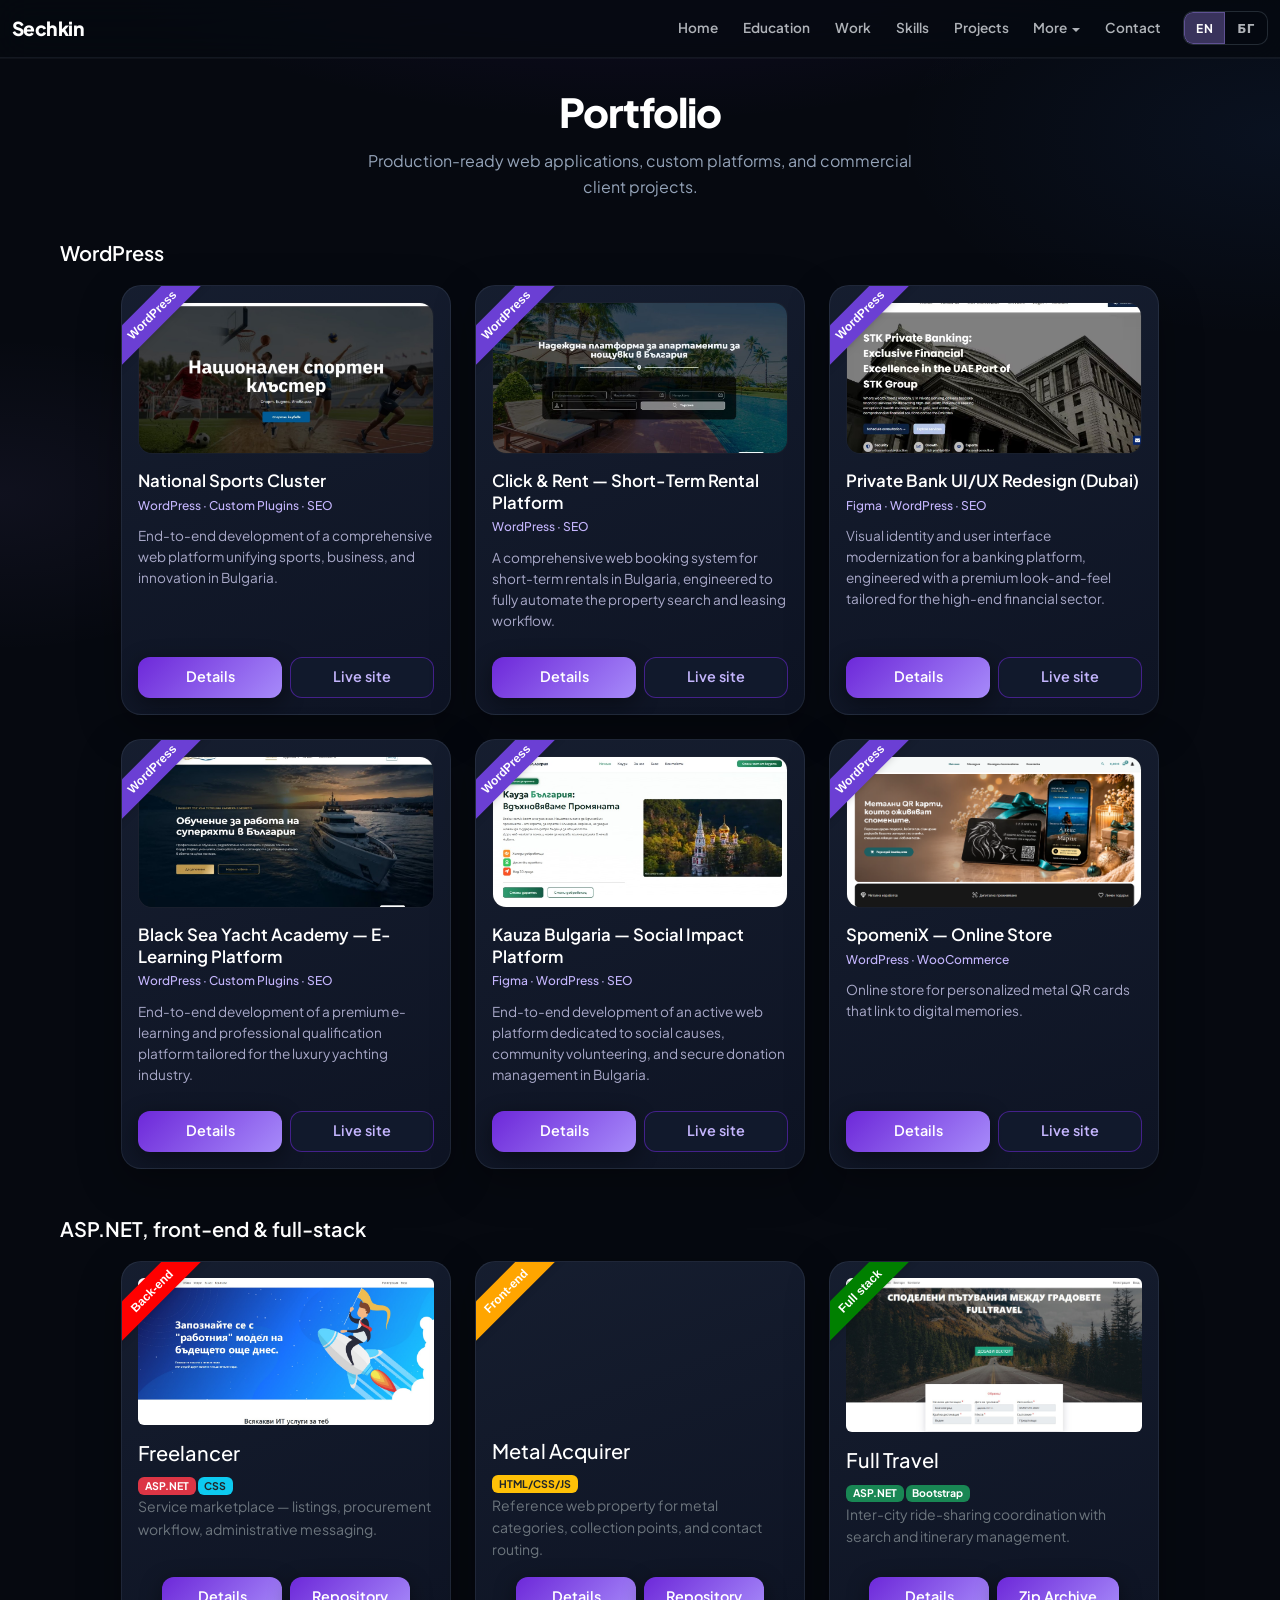
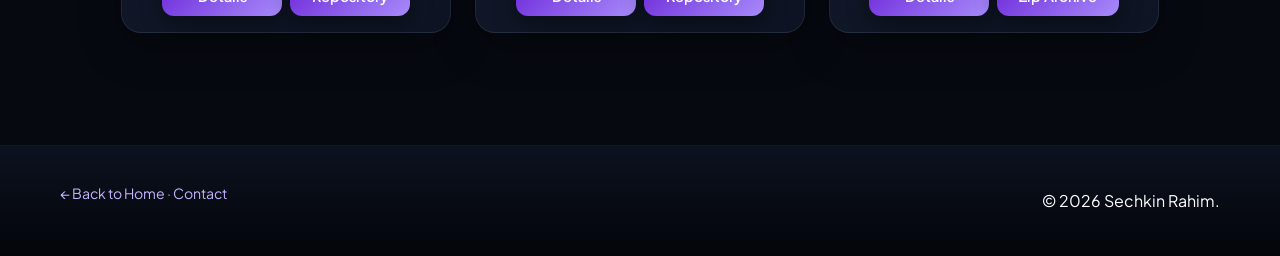
==== commit fb814434: "Add SpomeniX storefront to portfolio" ====
--- a/docs/projects.html
+++ b/docs/projects.html
@@ -116,6 +116,14 @@
                 <p class="project-card__desc" data-i18n="wp.wp7.cardDesc">End-to-end development of an active web platform dedicated to social causes, community volunteering, and secure donation management in Bulgaria.</p>
                 <div class="project-card__actions"><button type="button" class="btn btn-primary btn-sm" data-bs-toggle="modal" data-bs-target="#wp7Modal" data-i18n="projects.details">Details</button><a href="https://kauzabulgaria.bg/" target="_blank" class="btn btn-outline-accent btn-sm" rel="noopener" data-i18n="projects.live">Live site</a></div>
             </article>
+            <article id="wp-8" class="p-3 text-white project-card project-card--featured" data-aos="fade-up" data-aos-delay="350">
+                <div class="ribbon-wrapper"><div class="ribbon" style="background-color: #6b3fd4;">WordPress</div></div>
+                <div class="project-card__media project-card__media--cover d-flex justify-content-center"><img src="./source/spomenix.png" alt="SpomeniX storefront preview" data-i18n-attr-alt="wp.wp8.altPreview" class="img-fluid rounded project-thumb"></div>
+                <h3 class="project-card__title" data-i18n="wp.wp8.title">SpomeniX — Online Store</h3>
+                <p class="project-card__meta" data-i18n="wp.wp8.meta">WordPress · WooCommerce</p>
+                <p class="project-card__desc" data-i18n="wp.wp8.cardDesc">Online store for personalized metal QR cards that link to digital memories.</p>
+                <div class="project-card__actions"><button type="button" class="btn btn-primary btn-sm" data-bs-toggle="modal" data-bs-target="#wp8Modal" data-i18n="projects.details">Details</button><a href="https://spomenix.com/" target="_blank" class="btn btn-outline-accent btn-sm" rel="noopener" data-i18n="projects.live">Live site</a></div>
+            </article>
         </div>
 
         <h2 class="projects-subheading" id="legacy-stack" data-i18n="projectsPage.legacyHeading">ASP.NET, front-end &amp; full-stack</h2>
@@ -282,6 +290,27 @@
             </div>
         </div>
     </div>
+    <div class="modal fade" id="wp8Modal" data-bs-backdrop="static" data-bs-keyboard="false" tabindex="-1" aria-labelledby="wp8ModalTitle" aria-hidden="true">
+        <div class="modal-dialog modal-dialog-centered">
+            <div class="modal-content">
+                <div class="modal-header">
+                    <h5 class="modal-title" id="wp8ModalTitle" data-i18n="wp.wp8.title">SpomeniX — Online Store</h5>
+                    <button type="button" class="btn-close" data-bs-dismiss="modal" data-i18n-aria-label="common.ariaClose" aria-label="Close"></button>
+                </div>
+                <div class="modal-body">
+                    <div class="d-flex justify-content-center mb-3">
+                        <img decoding="async" src="./source/spomenix.png" alt="SpomeniX online storefront" class="img-fluid rounded w-100" data-i18n-attr-alt="wp.wp8.altProject">
+                    </div>
+                    <p data-i18n="wp.wp8.modalDesc">SpomeniX offers personalized metal QR cards. Scanning a card opens a digital page that can include photos, a special location, or a favorite song.</p>
+                    <p class="mb-0" data-i18n-html="wp.wp8.techLine"><strong>Technologies:</strong> WordPress · WooCommerce</p>
+                </div>
+                <div class="modal-footer">
+                    <button type="button" class="btn btn-secondary" data-bs-dismiss="modal" data-i18n="projectsPage.modalClose">Dismiss</button>
+                    <a href="https://spomenix.com/" target="_blank" rel="noopener" class="btn btn-primary" data-i18n="projects.live">Live site</a>
+                </div>
+            </div>
+        </div>
+    </div>
 
     <div class="modal fade" id="wp1Modal" data-bs-backdrop="static" data-bs-keyboard="false" tabindex="-1" aria-labelledby="wp1ModalTitle" aria-hidden="true">
         <div class="modal-dialog modal-dialog-centered">
--- a/docs/style.css
+++ b/docs/style.css
@@ -622,6 +622,17 @@
   margin-top: 40px;
 }
 
+@media (max-width: 767px) {
+  .page-hero {
+    margin-top: 0;
+  }
+
+  .bg-page1 {
+    padding-top: calc(var(--nav-h) + 18px);
+    padding-bottom: 24px;
+  }
+}
+
 .contact {
   padding: 2.5rem 0 2rem;
 }
@@ -2185,6 +2196,16 @@
   transition: color 0.2s ease, background 0.2s ease;
 }
 
+.lang-switch-btn:first-child {
+  border-top-left-radius: 9px;
+  border-bottom-left-radius: 9px;
+}
+
+.lang-switch-btn:last-child {
+  border-top-right-radius: 9px;
+  border-bottom-right-radius: 9px;
+}
+
 .lang-switch-btn:hover {
   color: #fff;
   background: rgba(167, 139, 250, 0.12);
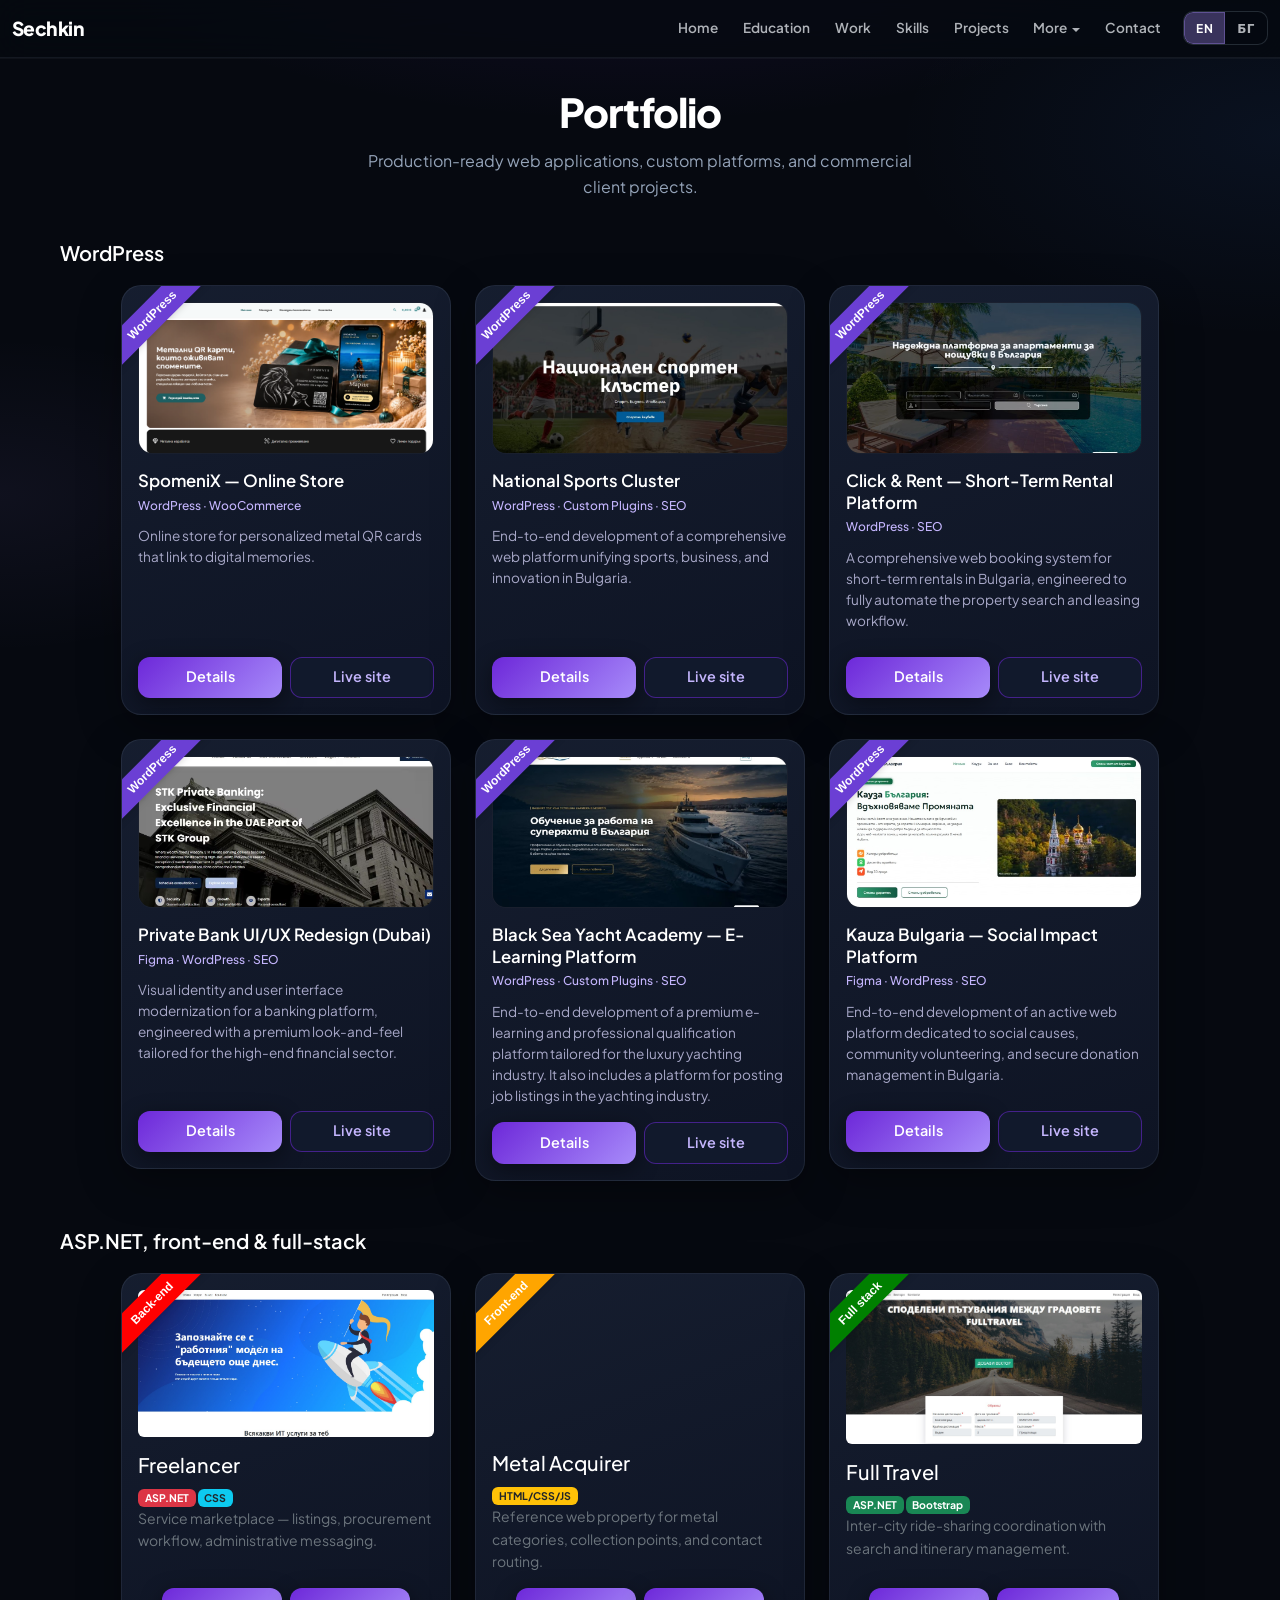
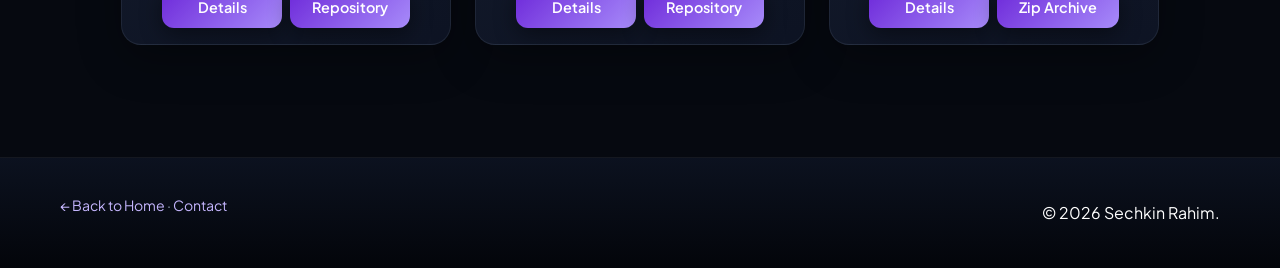
==== commit dc2cfbe6: "Reorder portfolio projects and describe yacht job listings" ====
--- a/docs/projects.html
+++ b/docs/projects.html
@@ -76,7 +76,15 @@
 
         <h2 class="projects-subheading" data-i18n="projectsPage.wpHeading">WordPress</h2>
         <div class="d-flex flex-wrap gap-4 justify-content-center mb-5">
-            <article id="wp-1" class="p-3 text-white project-card project-card--featured" data-aos="fade-up">
+            <article id="wp-8" class="p-3 text-white project-card project-card--featured" data-aos="fade-up">
+                <div class="ribbon-wrapper"><div class="ribbon" style="background-color: #6b3fd4;">WordPress</div></div>
+                <div class="project-card__media project-card__media--cover d-flex justify-content-center"><img src="./source/spomenix.png" alt="SpomeniX storefront preview" data-i18n-attr-alt="wp.wp8.altPreview" class="img-fluid rounded project-thumb"></div>
+                <h3 class="project-card__title" data-i18n="wp.wp8.title">SpomeniX — Online Store</h3>
+                <p class="project-card__meta" data-i18n="wp.wp8.meta">WordPress · WooCommerce</p>
+                <p class="project-card__desc" data-i18n="wp.wp8.cardDesc">Online store for personalized metal QR cards that link to digital memories.</p>
+                <div class="project-card__actions"><button type="button" class="btn btn-primary btn-sm" data-bs-toggle="modal" data-bs-target="#wp8Modal" data-i18n="projects.details">Details</button><a href="https://spomenix.com/" target="_blank" class="btn btn-outline-accent btn-sm" rel="noopener" data-i18n="projects.live">Live site</a></div>
+            </article>
+            <article id="wp-1" class="p-3 text-white project-card project-card--featured" data-aos="fade-up" data-aos-delay="50">
                 <div class="ribbon-wrapper"><div class="ribbon" style="background-color: #6b3fd4;">WordPress</div></div>
                 <div class="project-card__media project-card__media--cover d-flex justify-content-center"><img src="./source/nscbg.png" alt="National Sports Cluster preview" class="img-fluid rounded project-thumb" data-i18n-attr-alt="wp.wp1.altPreview"></div>
                 <h3 class="project-card__title" data-i18n="wp.wp1.title">National Sports Cluster</h3>
@@ -84,7 +92,7 @@
                 <p class="project-card__desc" data-i18n="wp.wp1.cardDesc">End-to-end development of a comprehensive web platform unifying sports, business, and innovation in Bulgaria.</p>
                 <div class="project-card__actions"><button type="button" class="btn btn-primary btn-sm" data-bs-toggle="modal" data-bs-target="#wp1Modal" data-i18n="projects.details">Details</button><a href="https://nscbg.com/" target="_blank" class="btn btn-outline-accent btn-sm" rel="noopener" data-i18n="projects.live">Live site</a></div>
             </article>
-            <article id="wp-2" class="p-3 text-white project-card project-card--featured" data-aos="fade-up" data-aos-delay="50">
+            <article id="wp-2" class="p-3 text-white project-card project-card--featured" data-aos="fade-up" data-aos-delay="200">
                 <div class="ribbon-wrapper"><div class="ribbon" style="background-color: #6b3fd4;">WordPress</div></div>
                 <div class="project-card__media project-card__media--cover d-flex justify-content-center"><img src="./source/click-and-rent.png" alt="Click and Rent preview" class="img-fluid rounded project-thumb" data-i18n-attr-alt="wp.wp2.altPreview"></div>
                 <h3 class="project-card__title" data-i18n="wp.wp2.title">Click &amp; Rent — Short-Term Rental Platform</h3>
@@ -92,7 +100,7 @@
                 <p class="project-card__desc" data-i18n="wp.wp2.cardDesc">A comprehensive web booking system for short-term rentals in Bulgaria, engineered to fully automate the property search and leasing workflow.</p>
                 <div class="project-card__actions"><button type="button" class="btn btn-primary btn-sm" data-bs-toggle="modal" data-bs-target="#wp2Modal" data-i18n="projects.details">Details</button><a href="https://clickandrent.bg/" target="_blank" class="btn btn-outline-accent btn-sm" rel="noopener" data-i18n="projects.live">Live site</a></div>
             </article>
-            <article id="wp-5" class="p-3 text-white project-card project-card--featured" data-aos="fade-up" data-aos-delay="200">
+            <article id="wp-5" class="p-3 text-white project-card project-card--featured" data-aos="fade-up" data-aos-delay="250">
                 <div class="ribbon-wrapper"><div class="ribbon" style="background-color: #6b3fd4;">WordPress</div></div>
                 <div class="project-card__media project-card__media--cover d-flex justify-content-center"><img src="./source/stk-private-banking.png" alt="STK Private Banking redesign preview" class="img-fluid rounded project-thumb"></div>
                 <h3 class="project-card__title" data-i18n="wp.wp5.title">Private Bank UI/UX Redesign (Dubai)</h3>
@@ -100,29 +108,21 @@
                 <p class="project-card__desc" data-i18n="wp.wp5.cardDesc">Visual identity and user interface modernization for a banking platform, engineered with a premium look-and-feel tailored for the high-end financial sector.</p>
                 <div class="project-card__actions"><button type="button" class="btn btn-primary btn-sm" data-bs-toggle="modal" data-bs-target="#wp5Modal" data-i18n="projects.details">Details</button><a href="https://www.stkcif.com/" target="_blank" class="btn btn-outline-accent btn-sm" rel="noopener" data-i18n="projects.live">Live site</a></div>
             </article>
-            <article id="wp-6" class="p-3 text-white project-card project-card--featured" data-aos="fade-up" data-aos-delay="250">
+            <article id="wp-6" class="p-3 text-white project-card project-card--featured" data-aos="fade-up" data-aos-delay="300">
                 <div class="ribbon-wrapper"><div class="ribbon" style="background-color: #6b3fd4;">WordPress</div></div>
                 <div class="project-card__media project-card__media--cover d-flex justify-content-center"><img src="./source/black-sea-yacht-academy.png" alt="Black Sea Yacht Academy preview" class="img-fluid rounded project-thumb"></div>
                 <h3 class="project-card__title" data-i18n="wp.wp6.title">Black Sea Yacht Academy — E-Learning Platform</h3>
                 <p class="project-card__meta" data-i18n="wp.wp6.meta">WordPress · Custom Plugins · SEO</p>
-                <p class="project-card__desc" data-i18n="wp.wp6.cardDesc">End-to-end development of a premium e-learning and professional qualification platform tailored for the luxury yachting industry.</p>
+                <p class="project-card__desc" data-i18n="wp.wp6.cardDesc">End-to-end development of a premium e-learning and professional qualification platform tailored for the luxury yachting industry. It also includes a platform for posting job listings in the yachting industry.</p>
                 <div class="project-card__actions"><button type="button" class="btn btn-primary btn-sm" data-bs-toggle="modal" data-bs-target="#wp6Modal" data-i18n="projects.details">Details</button><a href="https://blackseayachtacademy.com/" target="_blank" class="btn btn-outline-accent btn-sm" rel="noopener" data-i18n="projects.live">Live site</a></div>
             </article>
-            <article id="wp-7" class="p-3 text-white project-card project-card--featured" data-aos="fade-up" data-aos-delay="300">
+            <article id="wp-7" class="p-3 text-white project-card project-card--featured" data-aos="fade-up" data-aos-delay="350">
                 <div class="ribbon-wrapper"><div class="ribbon" style="background-color: #6b3fd4;">WordPress</div></div>
                 <div class="project-card__media project-card__media--cover d-flex justify-content-center"><img src="./source/kauza-bulgaria.png" alt="Kauza Bulgaria preview" class="img-fluid rounded project-thumb"></div>
                 <h3 class="project-card__title" data-i18n="wp.wp7.title">Kauza Bulgaria — Social Impact Platform</h3>
                 <p class="project-card__meta" data-i18n="wp.wp7.meta">Figma · WordPress · SEO</p>
                 <p class="project-card__desc" data-i18n="wp.wp7.cardDesc">End-to-end development of an active web platform dedicated to social causes, community volunteering, and secure donation management in Bulgaria.</p>
                 <div class="project-card__actions"><button type="button" class="btn btn-primary btn-sm" data-bs-toggle="modal" data-bs-target="#wp7Modal" data-i18n="projects.details">Details</button><a href="https://kauzabulgaria.bg/" target="_blank" class="btn btn-outline-accent btn-sm" rel="noopener" data-i18n="projects.live">Live site</a></div>
-            </article>
-            <article id="wp-8" class="p-3 text-white project-card project-card--featured" data-aos="fade-up" data-aos-delay="350">
-                <div class="ribbon-wrapper"><div class="ribbon" style="background-color: #6b3fd4;">WordPress</div></div>
-                <div class="project-card__media project-card__media--cover d-flex justify-content-center"><img src="./source/spomenix.png" alt="SpomeniX storefront preview" data-i18n-attr-alt="wp.wp8.altPreview" class="img-fluid rounded project-thumb"></div>
-                <h3 class="project-card__title" data-i18n="wp.wp8.title">SpomeniX — Online Store</h3>
-                <p class="project-card__meta" data-i18n="wp.wp8.meta">WordPress · WooCommerce</p>
-                <p class="project-card__desc" data-i18n="wp.wp8.cardDesc">Online store for personalized metal QR cards that link to digital memories.</p>
-                <div class="project-card__actions"><button type="button" class="btn btn-primary btn-sm" data-bs-toggle="modal" data-bs-target="#wp8Modal" data-i18n="projects.details">Details</button><a href="https://spomenix.com/" target="_blank" class="btn btn-outline-accent btn-sm" rel="noopener" data-i18n="projects.live">Live site</a></div>
             </article>
         </div>
 
@@ -258,7 +258,7 @@
                     <div class="d-flex justify-content-center mb-3">
                         <img decoding="async" src="./source/black-sea-yacht-academy.png" alt="Black Sea Yacht Academy project" class="img-fluid rounded w-100" data-i18n-attr-alt="wp.wp6.altProject">
                     </div>
-                    <p data-i18n="wp.wp6.modalDesc">End-to-end development of a premium e-learning and professional qualification platform tailored for the luxury yachting industry. The project focuses on high-end presentation of specialized maritime courses and streamlining the student journey toward international career placement.</p>
+                    <p data-i18n="wp.wp6.modalDesc">End-to-end development of a premium e-learning and professional qualification platform tailored for the luxury yachting industry. The project focuses on high-end presentation of specialized maritime courses and streamlining the student journey toward international career placement. It also includes a platform for posting job listings in the yachting industry.</p>
                     <p class="mb-0" data-i18n-html="wp.wp6.techLine"><strong>Technologies:</strong> WordPress · Custom Plugins · SEO</p>
                 </div>
                 <div class="modal-footer">
@@ -372,7 +372,7 @@
     <script src="https://cdn.jsdelivr.net/npm/bootstrap@5.0.2/dist/js/bootstrap.bundle.min.js"
         integrity="sha384-MrcW6ZMFYlzcLA8Nl+NtUVF0sA7MsXsP1UyJoMp4YLEuNSfAP+JcXn/tWtIaxVXM"
         crossorigin="anonymous"></script>
-    <script src="./i18n.js"></script>
+    <script src="./i18n.js?v=2026-11-20.3"></script>
     <script src="https://cdn.jsdelivr.net/npm/aos@2.3.4/dist/aos.js"></script>
     <script src="./app.js"></script>
 </body>
